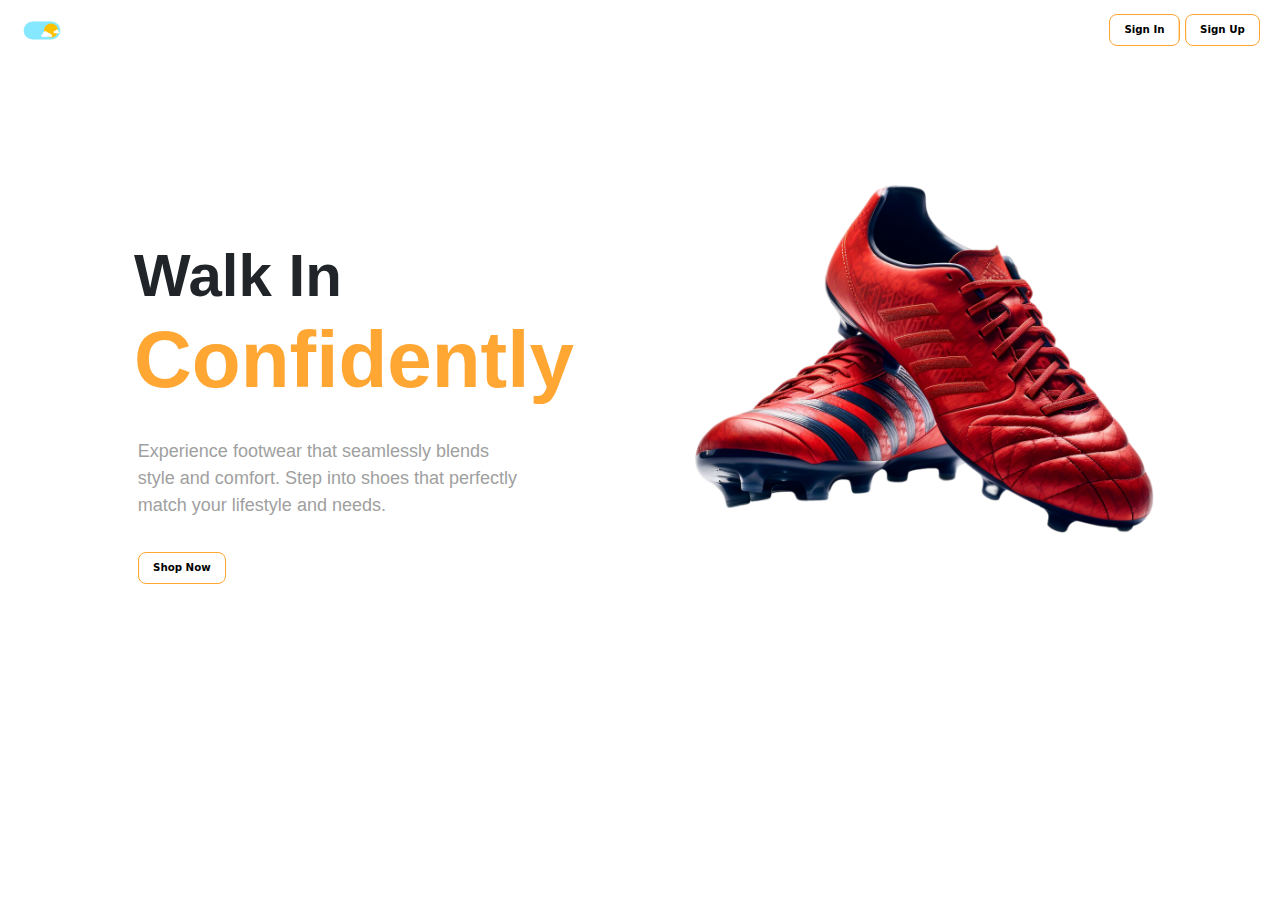
==== index.html @ d848db1f "New 3" ====
<!DOCTYPE html>
<html lang="en">
<head>
    <meta charset="UTF-8">
    <meta name="viewport" content="width=device-width, user-scalable=no, initial-scale=1.0">
    <meta name="keywords"
          content="Shoe Shop Management System, Hello Shoes (PVT) LTD, Quality Footwear, Shoe Store Online, Footwear Shopping, Men's Shoes, Women's Shoes, Kids' Shoes">
    <meta name="description"
          content="Explore the sleek FrontEnd of Hello Shoes (PVT) LTD's innovative Shoe Shop Management System..">
    <meta name="owner" content="Kavithma Thushal">
    <meta name="author" content="Kavithma Thushal">
    <meta name="theme-color" content="yellow">
    <link rel="icon" href="assets/images/favicon.png">
    <title>Hello Shoes (PVT) LTD.</title>

    <!-- Custom-CSS -->
    <link rel="stylesheet" href="assets/styles/AdminPage.css">
    <link rel="stylesheet" href="assets/styles/UserPage.css">
    <link rel="stylesheet" href="assets/styles/HomePage.css">
    <link rel="stylesheet" href="assets/styles/CustomerPage.css">
    <link rel="stylesheet" href="assets/styles/SignUpPage.css">
    <link rel="stylesheet" href="assets/styles/LogInPage.css">
    <link rel="stylesheet" href="assets/styles/normalize.css">

  <!-- Bootstrap5 -->
  <link rel="stylesheet" href="https://cdn.jsdelivr.net/npm/bootstrap@5.3.0/dist/css/bootstrap.min.css">
  <!-- Fontawesome -->
  <link rel="stylesheet" href="https://cdnjs.cloudflare.com/ajax/libs/font-awesome/6.2.0/css/all.min.css">
  <!-- Sweetalert2 -->
  <link rel="stylesheet" href="https://cdn.jsdelivr.net/npm/sweetalert2@11/dist/sweetalert2.min.css">
  <link rel="stylesheet" href="https://cdn.jsdelivr.net/npm/@sweetalert2/themes@4/default.css">
</head>

<body>
<!-- Loading -->
<section id="loader">
  <img class="personal-img" src="assets/images/loading.gif" alt="loading....." >
</section>

<!-- SignIn & SignUp Header -->
<header id="header">
  <nav class="navbar navbar-expand-lg <!--bg-white--> nav-bar container-fluid d-flex " style="height: 60px; padding-right: 20px">
    <div class="col-md-2">
      <svg class="svg-set" viewBox="0 0 800 600">
        <title>Day And Night Toggle</title>
        <defs>
          <filter id="shadow" x="-100%" y="-100%" width="250%" height="250%">
            <feGaussianBlur stdDeviation="4" result="coloredBlur" />
            <feOffset dx="0" dy="0" result="offsetblur"></feOffset>
            <feFlood id="glowAlpha" flood-color="#000" flood-opacity="0.07"></feFlood>
            <feComposite in2="offsetblur" operator="in"></feComposite>
            <feMerge>
              <feMergeNode/>
              <feMergeNode in="SourceGraphic"></feMergeNode>
            </feMerge>
          </filter>
          <mask id="moonMask">
            <rect id="outlineFill"  x="225" y="215" width="350" height="170" rx="86" ry="86" fill="#FFF" stroke="#000" stroke-width="0"/>
            <circle class="moonMask" cx="487" cy="300" r="66" fill="#06070B"/>
          </mask>
          <clipPath id="outlineMask">
            <use xlink:href="#outlineFill"/>
          </clipPath>
          <path id="cloud" d="M20.67,42.52h39c22,0,18-16.52,11.19-17.51,1.93-7.5-1.94-25-23.19-25s-24,18-24,18S12.75,13.2,5,18.83C-3.8,25.15-2.33,42.52,20.67,42.52Z"/>
        </defs>
        <g class="whole" >
          <rect class="outline" x="220" y="210" width="360" height="180" rx="90" ry="90" fill="#85E8FE" stroke="#FCFDFE" stroke-width="10"/>
          <g class="starGroup" fill="#FFF" clip-path="url(#outlineMask)">
            <polygon points="405 248.25 406.58 254.42 412.75 256 406.58 257.58 405 263.75 403.42 257.58 397.25 256 403.42 254.42 405 248.25"/>
            <path d="M427.33,301.9a1.5,1.5,0,0,0,0-3,1.5,1.5,0,0,0,0,3Z"/>
            <path d="M402.59,367.21a1.5,1.5,0,0,0,0-3,1.5,1.5,0,0,0,0,3Z"/>
            <polygon points="447 325.5 450.17 337.83 462.5 341 450.17 344.17 447 356.5 443.83 344.17 431.5 341 443.83 337.83 447 325.5"/>
            <path d="M464,241.53a1.5,1.5,0,0,0,0-3,1.5,1.5,0,0,0,0,3Z"/>
            <polygon points="496 274.25 497.58 280.42 503.75 282 497.58 283.58 496 289.75 494.42 283.58 488.25 282 494.42 280.42 496 274.25"/>
            <path d="M503.53,351.38a1.5,1.5,0,0,0,0-3,1.5,1.5,0,0,0,0,3Z"/>
            <path d="M537.18,249.45a1.5,1.5,0,0,0,0-3,1.5,1.5,0,0,0,0,3Z"/>
            <path d="M553,322.68a1.5,1.5,0,0,0,0-3,1.5,1.5,0,0,0,0,3Z"/>
          </g>
          <circle class="sun" cx="486" cy="300" r="66" fill="#FEC100"/>
          <g mask="url(#moonMask)">
            <circle class="moon" cx="403" cy="300" r="66" fill="#FFF" opacity="0"/>
          </g>
          <g class="planeGroup" fill="#FFF" clip-path="url(#outlineMask)" opacity="1">
            <path class="plane" d="M611.12,262.15l-7.16,0-6.48-5.43-1.06.58,1.93,4.88-3.67.06-3.48-3.37-.78.36,1.26,3.05h-.58a27.07,27.07,0,0,0,4.6,2.24s8.57,0,12.37,0H611c.65,0,2.19,0,2.19-1.25C613.19,262.26,612.05,262.15,611.12,262.15Z"  fill="#fff"/>
            <line class="contrail" x1="590.17" y1="264" x2="246.51" y2="264" fill="none" stroke="#fff" stroke-width="1" opacity="0.53"/>
          </g>
          <g class="cloudGroup" fill="#FFF" clip-path="url(#outlineMask)">
            <g class="cloud" filter="url(#shadow)">
              <rect x="515.79" y="314.92" width="47.15" height="10.37" rx="5.19" ry="5.19"/>
              <circle cx="521.45" cy="313.98" r="11.32"/>
              <circle cx="540.84" cy="305.91" r="15.61"/>
              <circle cx="556.82" cy="316.34" r="8.96"/>
            </g>
            <g class="cloud"  filter="url(#shadow)">
              <rect x="397.85" y="349.02" width="92.34" height="10.37" rx="5.19" ry="5.19" transform="translate(888.03 708.41) rotate(180)"/>
              <circle cx="484.53" cy="348.08" r="11.32"/>
              <circle cx="432.65" cy="332.46" r="24.66"/>
              <circle cx="464.35" cy="338.11" r="17.51"/>
              <circle cx="404.21" cy="348.19" r="11.32"/>
            </g>
          </g>
        </g>
        <rect class="hit" x="220" y="210" width="360" height="180" rx="90" ry="90" fill="transparent" stroke="none" stroke-width="0"/>
      </svg>
    </div>
    <div class="ms-auto">
        <button type="button" class="btn" id="signIn">Sign In</button>
        <button type="button" class="btn" id="signUp">Sign Up</button>
      </div>
  </nav>
</header>

<main id="main-container">

  <!-- SignIn & SignUp View -->
  <section id="main-view">
    <section class="container-fluid" >
      <div class="background"><div id="particles-js"></div></div>
      <div class="container" style="position: relative">
        <img src="assets/images/sport-shoe.png" style="width: 50%; position: absolute; top: 3vh; left: 45vw">
        <h1 class="dark-h1" style="position: absolute; top: 20vh; left: 5vw; font-family: 'Fira Sans', sans-serif; font-weight: 700; font-size: 60px">Walk In</h1>
        <h1 style="position: absolute; top: 28vh; left: 5vw; font-family: 'Fira Sans', sans-serif; font-weight: 900; font-size: 80px; color: #FFA633">Confidently</h1>
        <h7 style="width: 30vw; position: absolute; top: 42vh; left: 5.3vw; font-family: 'Fira Sans', sans-serif; font-size: 18px; color: #9FA0A0">Experience footwear that seamlessly blends style and comfort. Step into shoes that perfectly match your lifestyle and needs.</h7>
        <button type="button" class="btn" id="btn-log" style="position: absolute; top: 52vh; left: 5.3vw">Shop Now</button>
      </div>
    </section>
  </section>

  <!-- SignIn -->
  <section id="log-in-page">
    <img src="assets/images/sport-shoe.png" style="width: 47.5%; position: absolute; top: 3vh; left: 5.5vw">
    <div id="log-in-container">
      <h1 class="mt-5 mb-5 dark-h1 text-center" style="font-family: 'Fira Sans', sans-serif; font-weight: 700; font-size: 40px">Sign In</h1>
      <div class="col-md-6 ms-5 mt-4">
        <label for="log-in-Username" class="form-label m-0" style="font-family: 'Fira Sans', sans-serif; font-weight: 500; font-size: 15px">Username</label>
        <input type="username" class="form-control" id="log-in-Username" style="width: 350px">
        <p class="position-absolute m-0"><small class="text-danger" id="log-in-UsernameError"></small></p>
      </div>
      <div class="col-md-6 ms-5 mt-4 mb-4">
        <label for="log-in-Password" class="form-label m-0" style="font-family: 'Fira Sans', sans-serif; font-weight: 500; font-size: 15px">Password</label>
        <input type="password" class="form-control" id="log-in-Password" style="width: 350px">
        <p class="position-absolute m-0"><small class="text-danger" id="log-in-PasswordError"></small></p>
      </div>
      <button id="btnSignIn" type="button" class="btn  ms-5 mt-4" style="background-color: rgba(59, 59, 59, 0.9); color: #ffffff; width: 350px">Sign In</button>
      <div style="display: flex; justify-content: space-between; align-items: center;">
        <h1 class="ms-5 mt-5" style="font-family: 'Fira Sans', sans-serif; font-weight: 500; font-size: 15px; cursor: pointer;">Don't have an Account?</h1>
        <h1 class="me-5 mt-5" style="font-family: 'Fira Sans', sans-serif; font-weight: 500; font-size: 15px; cursor: pointer;">Forgot Password?</h1>
      </div>
    </div>
  </section>

  <!-- SignUp -->
  <section id="sign-up-page">
    <img src="assets/images/sport-shoe.png" style="width: 47.5%; position: absolute; top: 3vh; left: 5.5vw">
    <form id="sign-up-form">
      <div id="sign-up-container" class="sign-up-dark">
        <h1 class="mt-4 dark-h1 text-center" style="font-family: 'Fira Sans', sans-serif; font-weight: 700; font-size: 40px; color: black;">Create Account</h1>
        <div class="ms-5 mt-3" style="width: 90%; height: 48vh">
          <div class="col-sm">
            <label for="inputEmail" class="form-label m-0" style="font-family: 'Fira Sans', sans-serif; font-weight: 500; font-size: 15px">Email</label>
            <input type="email" class="form-control" id="inputEmail" style="width: 350px">
            <p class="position-absolute m-0"><small class="text-danger" id="inputEmailError"></small></p>
          </div>
          <div class="col-sm mt-3">
            <label for="inputPassword" class="form-label m-0" style="font-family: 'Fira Sans', sans-serif; font-weight: 500; font-size: 15px">Password</label>
            <input type="password" class="form-control" id="inputPassword" style="width: 350px">
            <p class="position-absolute m-0"><small class="text-danger" id="inputPasswordError"></small></p>
          </div>
          <div class="col-sm mt-3">
            <label for="reInputPassword" class="form-label m-0" style="font-family: 'Fira Sans', sans-serif; font-weight: 500; font-size: 15px">Confirm Password</label>
            <input type="password" class="form-control" id="reInputPassword" style="width: 350px">
            <p class="position-absolute m-0"><small class="text-danger" id="reInputPasswordError"></small></p>
          </div>
          <div class="col-sm mt-3 mb-2">
            <label for="inputRole" class="form-label m-0" style="font-family: 'Fira Sans', sans-serif; font-weight: 500; font-size: 15px">Role</label>
            <select aria-label="Default select example" class="form-select" id="inputRole" style="width: 350px">
              <option value="ADMIN" selected>Admin</option>
              <option value="USER">User</option>
            </select>
          </div>
          <button id="signup-page-signup" type="button" class="btn mt-4" style="background-color: rgba(59, 59, 59, 0.9); color: #ffffff; width: 350px">Sign Up</button>
        </div>
      </div>
      </form>
  </section>

  <!-- Admin Header & Sidebar -->
  <section id="admin-container">

    <!-- Header -->
    <header id="admin-header">
      <nav  class="navbar header-dark navbar-expand-lg <!--bg-white--> nav-bar container-fluid d-flex sectionBorder" style="height: 60px; padding-right: 20px;padding-left: 50px">
        <label id="formIcon" class="form-label m-0 position-absolute" style="left: 8vw; font-family: 'Fira Sans', sans-serif; font-weight: 500; font-size: 20px;width: 20vw;"></label>
        <div class="d-flex justify-content-evenly">
          <div class="nav-item d-flex justify-content-center" style="padding-left:58.25vw ">
            <span>Time</span><div class="nav-link active currTime" aria-current="page" href="#" style="z-index:5; font-weight: 600; font-size: 16px;" ></div>
          </div>
          <div class="nav-item position-absolute d-flex justify-content-center" style="left: 74vw;">
            <span>Date</span><div class="nav-link active currDate" aria-current="page" href="#" style="z-index:5;font-weight: 600; font-size: 16px;"></div>
          </div>
        </div>
        <div class="ms-auto" style="position: relative;left: 16%;">
          <div class="d-inline" >
            <svg class="svg-set-2 me-4" viewBox="0 0 800 600">
              <title>Day And Night Toggle</title>
              <defs>
                <filter id="shadow" x="-100%" y="-100%" width="250%" height="250%">
                  <feGaussianBlur stdDeviation="4" result="coloredBlur" />
                  <feOffset dx="0" dy="0" result="offsetblur"></feOffset>
                  <feFlood id="glowAlpha" flood-color="#000" flood-opacity="0.07"></feFlood>
                  <feComposite in2="offsetblur" operator="in"></feComposite>
                  <feMerge>
                    <feMergeNode/>
                    <feMergeNode in="SourceGraphic"></feMergeNode>
                  </feMerge>
                </filter>
                <mask id="moonMask">
                  <rect id="outlineFill"  x="225" y="215" width="350" height="170" rx="86" ry="86" fill="#FFF" stroke="#000" stroke-width="0"/>
                  <circle class="moonMask" cx="487" cy="300" r="66" fill="#06070B"/>
                </mask>
                <clipPath id="outlineMask">
                  <use xlink:href="#outlineFill"/>
                </clipPath>
                <path id="cloud" d="M20.67,42.52h39c22,0,18-16.52,11.19-17.51,1.93-7.5-1.94-25-23.19-25s-24,18-24,18S12.75,13.2,5,18.83C-3.8,25.15-2.33,42.52,20.67,42.52Z"/>
              </defs>
              <g class="whole" >
                <rect class="outline" x="220" y="210" width="360" height="180" rx="90" ry="90" fill="#85E8FE" stroke="#FCFDFE" stroke-width="10"/>
                <g class="starGroup" fill="#FFF" clip-path="url(#outlineMask)">
                  <polygon points="405 248.25 406.58 254.42 412.75 256 406.58 257.58 405 263.75 403.42 257.58 397.25 256 403.42 254.42 405 248.25"/>
                  <path d="M427.33,301.9a1.5,1.5,0,0,0,0-3,1.5,1.5,0,0,0,0,3Z"/>
                  <path d="M402.59,367.21a1.5,1.5,0,0,0,0-3,1.5,1.5,0,0,0,0,3Z"/>
                  <polygon points="447 325.5 450.17 337.83 462.5 341 450.17 344.17 447 356.5 443.83 344.17 431.5 341 443.83 337.83 447 325.5"/>
                  <path d="M464,241.53a1.5,1.5,0,0,0,0-3,1.5,1.5,0,0,0,0,3Z"/>
                  <polygon points="496 274.25 497.58 280.42 503.75 282 497.58 283.58 496 289.75 494.42 283.58 488.25 282 494.42 280.42 496 274.25"/>
                  <path d="M503.53,351.38a1.5,1.5,0,0,0,0-3,1.5,1.5,0,0,0,0,3Z"/>
                  <path d="M537.18,249.45a1.5,1.5,0,0,0,0-3,1.5,1.5,0,0,0,0,3Z"/>
                  <path d="M553,322.68a1.5,1.5,0,0,0,0-3,1.5,1.5,0,0,0,0,3Z"/>
                </g>
                <circle class="sun" cx="486" cy="300" r="66" fill="#FEC100"/>
                <g mask="url(#moonMask)">
                  <circle class="moon" cx="403" cy="300" r="66" fill="#FFF" opacity="0"/>
                </g>
                <g class="cloudGroup" fill="#FFF" clip-path="url(#outlineMask)">
                  <g class="cloud" filter="url(#shadow)">
                    <rect x="515.79" y="314.92" width="47.15" height="10.37" rx="5.19" ry="5.19"/>
                    <circle cx="521.45" cy="313.98" r="11.32"/>
                    <circle cx="540.84" cy="305.91" r="15.61"/>
                    <circle cx="556.82" cy="316.34" r="8.96"/>
                  </g>
                  <g class="cloud"  filter="url(#shadow)">
                    <rect x="397.85" y="349.02" width="92.34" height="10.37" rx="5.19" ry="5.19" transform="translate(888.03 708.41) rotate(180)"/>
                    <circle cx="484.53" cy="348.08" r="11.32"/>
                    <circle cx="432.65" cy="332.46" r="24.66"/>
                    <circle cx="464.35" cy="338.11" r="17.51"/>
                    <circle cx="404.21" cy="348.19" r="11.32"/>
                  </g>
                </g>
              </g>
              <rect class="hit" x="220" y="210" width="360" height="180" rx="90" ry="90" fill="transparent" stroke="none" stroke-width="0"/>
            </svg>
          </div>
          <button type="button" class="btn position-relative" id="adminLogOut" style="z-index: 5; left: -12%;">Log Out</button>
        </div>
      </nav>
    </header>

    <!-- Sidebar -->
    <div class="container-fluid h-100">
      <div class="row h-100">
        <div class="col-lg-3 col-10 nav-bar-dark" id="nav-bar">
          <div id="side-bar-icon" class="d-flex justify-content-center align-items-center"><img id="bar-icon" class="admin-icon" style="width: 45px; padding-right:10px; padding-top: 8px; z-index: 5;" src="assets/images/nav-toggle.png"></div>
          <nav class="nav">
            <div class="nav_list d-lg-flex flex-lg-column align-items-center justify-content-between" style="padding-top: 9.1vh; padding-left:0.3vh; height: 41.1vw;">
              <a href="#" id="btnDashboard" class="nav_link active admin-icon position-relative"><img style="width: 35px; padding-left:0.6vh; z-index: 10;" src="assets/images/dashboard.png"><label for="btnDashboard" class="form-label p-0 m-0 lb-hide" style="font-family: 'Fira Sans', sans-serif; font-weight: 500; font-size: 0px;position: absolute;left: 7.2vw;top: 20%;width: max-content; color: black">Admin Panel</label></a>
              <a href="#" id="btnCustomer" class="nav_link admin-icon position-relative"><img style="width: 30px;z-index: 10;" src="assets/images/customer.png"><label for="btnCustomer" class="form-label p-0 m-0 lb-hide" style="font-family: 'Fira Sans', sans-serif; font-weight: 500; font-size: 0px;position: absolute;left: 7.3vw;top: 20%;width: max-content; color: black">Customer</label></a>
              <a href="#" id="btnInventory" class="nav_link admin-icon position-relative"><img style="width: 35px; z-index: 10;" src="assets/images/inventory.png"><label for="btnInventory" class="form-label p-0 m-0 lb-hide" style="font-family: 'Fira Sans', sans-serif; font-weight: 500; font-size: 0px;position: absolute;left: 7.3vw;top: 20%;width: max-content; color: black">Inventory</label></a>
              <a href="#" id="btnSupplier" class="nav_link admin-icon position-relative"><img style="width: 35px;  z-index: 10;" src="assets/images/supplier.png"><label for="btnSupplier" class="form-label p-0 m-0 lb-hide" style="font-family: 'Fira Sans', sans-serif; font-weight: 500; font-size: 0px;position: absolute;left: 7.4vw;top: 20%;width: max-content; color: black">Supplier</label></a>
              <a href="#" id="btnEmployee" class="nav_link admin-icon position-relative"><img style="width: 35px; z-index: 10;" src="assets/images/employee.png"><label for="btnEmployee" class="form-label p-0 m-0 lb-hide" style="font-family: 'Fira Sans', sans-serif; font-weight: 500; font-size: 0px;position: absolute;left: 7.3vw;top: 20%;width: max-content; color: black">Employee</label></a>
              <a href="#" id="btnSales" class="nav_link admin-icon position-relative"><img style="width: 35px;  z-index: 10;" src="assets/images/payment.png"><label for="btnSales" class="form-label p-0 m-0 lb-hide" style="font-family: 'Fira Sans', sans-serif; font-weight: 500; font-size: 0px;position: absolute;left: 7.3vw;top: 20%;width: max-content; color: black">Payment</label></a>
              <a href="#" id="btnAdminPanel" class="nav_link admin-icon position-relative"><img style="width: 35px; padding-left:0.4vh; z-index: 10;" src="assets/images/admin.png"><label for="btnAdminPanel" class="form-label p-0 m-0 lb-hide" style="font-family: 'Fira Sans', sans-serif; font-weight: 500; font-size: 0px;position: absolute;left: 7.3vw;top: 20%;width: max-content; color: black">Admin</label></a>
              <a href="#" id="btnUsers" class="nav_link admin-icon position-relative"><img style="width: 35px;  z-index: 10;" src="assets/images/users.png"><label for="btnUsers" class="form-label p-0 m-0 lb-hide" style="font-family: 'Fira Sans', sans-serif; font-weight: 500; font-size: 0px;position: absolute;left: 7.3vw;top: 20%;width: max-content; color: black">Users</label></a>
            </div>
          </nav>
        </div>
        <div class="col-lg-9">
        </div>
      </div>
    </div>
  </section>

  <!-- User Header & Sidebar -->
  <section id="user-container">

    <!-- Header -->
    <header id="user-header">
      <nav class="navbar header-dark navbar-expand-lg <!--bg-white--> nav-bar container-fluid d-flex sectionBorder" style="height: 60px; padding-right: 20px;padding-left: 50px">
        <label id="userFormIcon" class="form-label m-0 position-absolute" style="left: 8vw; font-family: 'Fira Sans', sans-serif; font-weight: 500; font-size: 20px;width: 20vw; z-index: 5"></label>
        <div class="d-flex justify-content-evenly">
          <div class="nav-item d-flex justify-content-center" style="padding-left:58.25vw ">
            <span>Time</span><div class="nav-link active currTime" aria-current="page" href="#" style="z-index:5; font-weight: 600; font-size: 16px;" ></div>
          </div>
          <div class="nav-item position-absolute d-flex justify-content-center" style="left: 74vw;">
            <span>Date</span><div class="nav-link active currDate" aria-current="page" href="#" style="z-index:5;font-weight: 600; font-size: 16px;"></div>
          </div>
        </div>
        <div class="ms-auto" style="position: relative;left: 16%;">
          <div class="d-inline" >
            <svg class="svg-set-2 me-4" viewBox="0 0 800 600">
              <title>Day And Night Toggle</title>
              <defs>
                <filter id="shadow" x="-100%" y="-100%" width="250%" height="250%">
                  <feGaussianBlur stdDeviation="4" result="coloredBlur" />
                  <feOffset dx="0" dy="0" result="offsetblur"></feOffset>
                  <feFlood id="glowAlpha" flood-color="#000" flood-opacity="0.07"></feFlood>
                  <feComposite in2="offsetblur" operator="in"></feComposite>
                  <feMerge>
                    <feMergeNode/>
                    <feMergeNode in="SourceGraphic"></feMergeNode>
                  </feMerge>
                </filter>
                <mask id="moonMask">
                  <rect id="outlineFill"  x="225" y="215" width="350" height="170" rx="86" ry="86" fill="#FFF" stroke="#000" stroke-width="0"/>
                  <circle class="moonMask" cx="487" cy="300" r="66" fill="#06070B"/>
                </mask>
                <clipPath id="outlineMask">
                  <use xlink:href="#outlineFill"/>
                </clipPath>
                <path id="cloud" d="M20.67,42.52h39c22,0,18-16.52,11.19-17.51,1.93-7.5-1.94-25-23.19-25s-24,18-24,18S12.75,13.2,5,18.83C-3.8,25.15-2.33,42.52,20.67,42.52Z"/>
              </defs>
              <g class="whole" >
                <rect class="outline" x="220" y="210" width="360" height="180" rx="90" ry="90" fill="#85E8FE" stroke="#FCFDFE" stroke-width="10"/>
                <g class="starGroup" fill="#FFF" clip-path="url(#outlineMask)">
                  <polygon points="405 248.25 406.58 254.42 412.75 256 406.58 257.58 405 263.75 403.42 257.58 397.25 256 403.42 254.42 405 248.25"/>
                  <path d="M427.33,301.9a1.5,1.5,0,0,0,0-3,1.5,1.5,0,0,0,0,3Z"/>
                  <path d="M402.59,367.21a1.5,1.5,0,0,0,0-3,1.5,1.5,0,0,0,0,3Z"/>
                  <polygon points="447 325.5 450.17 337.83 462.5 341 450.17 344.17 447 356.5 443.83 344.17 431.5 341 443.83 337.83 447 325.5"/>
                  <path d="M464,241.53a1.5,1.5,0,0,0,0-3,1.5,1.5,0,0,0,0,3Z"/>
                  <polygon points="496 274.25 497.58 280.42 503.75 282 497.58 283.58 496 289.75 494.42 283.58 488.25 282 494.42 280.42 496 274.25"/>
                  <path d="M503.53,351.38a1.5,1.5,0,0,0,0-3,1.5,1.5,0,0,0,0,3Z"/>
                  <path d="M537.18,249.45a1.5,1.5,0,0,0,0-3,1.5,1.5,0,0,0,0,3Z"/>
                  <path d="M553,322.68a1.5,1.5,0,0,0,0-3,1.5,1.5,0,0,0,0,3Z"/>
                </g>
                <circle class="sun" cx="486" cy="300" r="66" fill="#FEC100"/>
                <g mask="url(#moonMask)">
                  <circle class="moon" cx="403" cy="300" r="66" fill="#FFF" opacity="0"/>
                </g>
                <g class="cloudGroup" fill="#FFF" clip-path="url(#outlineMask)">
                  <g class="cloud" filter="url(#shadow)">
                    <rect x="515.79" y="314.92" width="47.15" height="10.37" rx="5.19" ry="5.19"/>
                    <circle cx="521.45" cy="313.98" r="11.32"/>
                    <circle cx="540.84" cy="305.91" r="15.61"/>
                    <circle cx="556.82" cy="316.34" r="8.96"/>
                  </g>
                  <g class="cloud"  filter="url(#shadow)">
                    <rect x="397.85" y="349.02" width="92.34" height="10.37" rx="5.19" ry="5.19" transform="translate(888.03 708.41) rotate(180)"/>
                    <circle cx="484.53" cy="348.08" r="11.32"/>
                    <circle cx="432.65" cy="332.46" r="24.66"/>
                    <circle cx="464.35" cy="338.11" r="17.51"/>
                    <circle cx="404.21" cy="348.19" r="11.32"/>
                  </g>
                </g>
              </g>
              <rect class="hit" x="220" y="210" width="360" height="180" rx="90" ry="90" fill="transparent" stroke="none" stroke-width="0"/>
            </svg>
          </div>
          <button type="button" class="btn position-relative" id="userLogOut" style="z-index: 5; left: -12%;">Log Out</button>
        </div>
      </nav>
    </header>

    <!-- Sidebar -->
    <div class="container-fluid h-100">
      <div class="row h-100">
        <div class="col-lg-3 col-10 nav-bar-dark" id="user-nav-bar">
          <div id="user-side-bar-icon" class="d-flex justify-content-center align-items-center"><img id="user-bar-icon" class="admin-icon" style="width: 45px; padding-right:10px; padding-top: 8px; z-index: 5;" src="assets/images/nav-toggle.png"></div>
          <nav class="nav">
            <div class="nav_list d-lg-flex flex-lg-column align-items-center justify-content-between" style="padding-top: 9.1vh; padding-left:0.3vh; height: 41.1vw;">
              <a href="#" id="UserBtnDashboard" class="nav_link active admin-icon position-relative"><img style="width: 35px; padding-left:0.6vh; z-index: 10;" src="assets/images/dashboard.png"><label for="UserBtnDashboard" class="form-label p-0 m-0 user-lb-hide" style="font-family: 'Fira Sans', sans-serif; font-weight: 500; font-size: 0px;position: absolute;left: 7.2vw;top: 20%;width: max-content; color: black">Dashboard</label></a>
              <a href="#" id="userBtnCustomer" class="nav_link admin-icon position-relative"><img style="width: 30px; z-index: 10;" src="assets/images/customer.png"><label for="UserBtnCustomer" class="form-label p-0 m-0 user-lb-hide" style="font-family: 'Fira Sans', sans-serif; font-weight: 500; font-size: 0px;position: absolute;left: 7.3vw;top: 20%;width: max-content; color: black">Customer</label></a>
              <a href="#" id="userBtnInventory" class="nav_link admin-icon position-relative"><img style="width: 35px;  z-index: 10;" src="assets/images/inventory.png"><label for="UserBtnInventory" class="form-label p-0 m-0 user-lb-hide" style="font-family: 'Fira Sans', sans-serif; font-weight: 500; font-size: 0px;position: absolute;left: 7.3vw;top: 20%;width: max-content; color: black">Inventory</label></a>
              <a href="#" id="userBtnSupplier" class="nav_link admin-icon position-relative"><img style="width: 35px;  z-index: 10;" src="assets/images/supplier.png"><label for="UserBtnSupplier" class="form-label p-0 m-0 user-lb-hide" style="font-family: 'Fira Sans', sans-serif; font-weight: 500; font-size: 0px;position: absolute;left: 7.4vw;top: 20%;width: max-content; color: black">Supplier</label></a>
              <a href="#" id="userBtnEmployee" class="nav_link admin-icon position-relative"><img style="width: 35px;  z-index: 10;" src="assets/images/employee.png"><label for="UserBtnEmployee" class="form-label p-0 m-0 user-lb-hide" style="font-family: 'Fira Sans', sans-serif; font-weight: 500; font-size: 0px;position: absolute;left: 7.3vw;top: 20%;width: max-content; color: black">Employee</label></a>
              <a href="#" id="userBtnSales" class="nav_link admin-icon position-relative"><img style="width: 35px;  z-index: 10;" src="assets/images/payment.png"><label for="UserBtnSales" class="form-label p-0 m-0 user-lb-hide" style="font-family: 'Fira Sans', sans-serif; font-weight: 500; font-size: 0px;position: absolute;left: 7.3vw;top: 20%;width: max-content; color: black">Payment</label></a>
              <a href="#" id="userBtnUsers" class="nav_link admin-icon position-relative"><img style="width: 35px; z-index: 10;" src="assets/images/users.png"><label for="UserBtnUsers" class="form-label p-0 m-0 user-lb-hide" style="font-family: 'Fira Sans', sans-serif; font-weight: 500; font-size: 0px;position: absolute;left: 7.3vw;top: 20%;width: max-content; color: black">Users</label></a>
            </div>
          </nav>
        </div>
        <div class="col-lg-9">
        </div>
      </div>
    </div>
  </section>

  <section id="customer-container" class="container-fluid w-100 h-100 p-0">
    <div class="container-fluid p-0" style="height: 90.5vh; z-index: 5;" id="customer-main">
      <div class="row h-100 m-0 w-100">
        <div class="container m-0" style=" padding: 1.9vw 1.9vw 1.5vw 7vw;">
          <div class="row h-100 m-0" style="box-shadow: 0px 1px 10px #909090; border-radius: 10px;">
            <div class="col-md-6 "style="padding: 0 0 0 0.9vw;">
              <div class="row h-50 m-0">
                <div class="col-md-12 p-0 d-flex justify-content-center justify-content-evenly" style="width: 24.4vw">
                  <div class="container row mt-4">
                      <div class="col">
                        <label for="cusId" class="form-label" style="font-family: 'Fira Sans', sans-serif; font-weight: 500; font-size: 15px;width: 20vw;">Customer ID</label>
                        <div class="row m-0 p-0">
                          <input type="text" class="form-control" id="cusId" style="width: 12vw">
                          <img class="admin-icon" id="cusAdd" style="width: 4.5vw; z-index: 10;" src="assets/images/add-icon.gif"></div>
                        <p class="position-absolute mt-1"><small class="text-danger" id="cusIdError"></small></p>
                        </div>
                      <div class="col">
                        <label for="cusGender" class="form-label" style="font-family: 'Fira Sans', sans-serif; font-weight: 500; font-size: 15px">Gender</label>
                        <select aria-label="Default select example" class="form-select" id="cusGender" style="width: 16vw">
                          <option value="MALE"selected>Male</option>
                          <option value="FEMALE">Female</option>
                        </select>
                        <p class="position-absolute mt-1"><small class="text-danger" id="cusGenderError"></small></p>
                      </div>
                  </div>
                  <div class="container row mt-4">
                    <div class="col">
                      <label for="cusName" class="form-label" style="font-family: 'Fira Sans', sans-serif; font-weight: 500; font-size: 15px">Customer Name</label>
                      <input type="text" class="form-control" id="cusName">
                      <p class="position-absolute mt-1"><small class="text-danger" id="cusNameError"></small></p>
                    </div>
                    <div class="col">
                      <label for="cusDob" class="form-label" style="font-family: 'Fira Sans', sans-serif; font-weight: 500; font-size: 15px">Date of Birth</label>
                      <input type="date" class="form-control" id="cusDob" style="width: 20vw">
                    </div>
                  </div>
                </div>
              </div>
              <div class="row h-50 m-0">
                <div class="col-md-12 p-0">
                  <div class="container row ">
                    <div class="col">
                      <label for="cusBuildNo" class="form-label" style="font-family: 'Fira Sans', sans-serif; font-weight: 500; font-size: 15px">Building No or Name</label>
                      <input type="text" class="form-control" id="cusBuildNo">
                      <p class="position-absolute mt-1"><small class="text-danger" id="cusBuildNoError"></small></p>
                    </div>
                    <div class="col">
                      <label for="cusLane" class="form-label" style="font-family: 'Fira Sans', sans-serif; font-weight: 500; font-size: 15px">Lane</label>
                      <input type="text" class="form-control" id="cusLane" style="width: 20vw">
                      <p class="position-absolute mt-1"><small class="text-danger" id="cusLaneError"></small></p>
                    </div>
                  </div>
                  <div class="container row mt-4">
                    <div class="col">
                      <label for="cusCity" class="form-label" style="font-family: 'Fira Sans', sans-serif; font-weight: 500; font-size: 15px">City</label>
                      <input type="text" class="form-control" id="cusCity" style="width: 13.5vw">
                      <p class="position-absolute mt-1"><small class="text-danger" id="cusCityError"></small></p>
                    </div>
                    <div class="col">
                      <label for="cusState" class="form-label" style="font-family: 'Fira Sans', sans-serif; font-weight: 500; font-size: 15px">State</label>
                      <input type="text" class="form-control" id="cusState" style="width: 13.5vw">
                      <p class="position-absolute mt-1"><small class="text-danger" id="cusStateError"></small></p>
                    </div>
                    <div class="col">
                      <label for="cusPostalCode" class="form-label" style="font-family: 'Fira Sans', sans-serif; font-weight: 500; font-size: 15px">Postal Code</label>
                      <input type="text" class="form-control" id="cusPostalCode"style="width: 10vw">
                      <p class="position-absolute mt-1"><small class="text-danger" id="cusPostalCodeError"></small></p>
                    </div>
                    <div class="row mt-4">
                      <div class="col-12">
                        <button type="button" class="btn btn-primary" style="font-weight: bold;" id="cusSave">Save</button>
                        <button type="button" class="btn btn-success" style="font-weight: bold;" id="cusUpdate">Update</button>
                        <button type="button" class="btn btn-secondary"
                                style="font-weight: bold;" id="cusSearch">Search</button>
                        <button type="button" class="btn btn-danger"
                                style="width: 66px;" id="cusDelete">Delete</button>
                        <button type="button" class="btn btn-warning" id="cusClear">Clear</button>
                        <button type="button" class="btn btn-secondary" id="getAllCus">All Customers</button>
                      </div>
                    </div>
                  </div>
                </div>
              </div>
            </div>
            <div class="col-md-6 p-0">
              <div class="row h-50 m-0">
                <div class="col-md-12 p-0">
                  <div class="row h-100 m-0 p-0 d-flex justify-content-center">
                    <div class="container row mt-4">
                      <div class="col">
                        <label for="cusEmail" class="form-label" style="font-family: 'Fira Sans', sans-serif; font-weight: 500; font-size: 15px">Email</label>
                        <input type="email" class="form-control" id="cusEmail">
                        <p class="position-absolute mt-1"><small class="text-danger" id="cusEmailError"></small></p>
                      </div>
                      <div class="col">
                        <label for="cusContactNo" class="form-label" style="font-family: 'Fira Sans', sans-serif; font-weight: 500; font-size: 15px">Contact No</label>
                        <input type="text" class="form-control" id="cusContactNo"style="width: 20vw">
                        <p class="position-absolute mt-1"><small class="text-danger" id="cusContactNoError"></small></p>
                      </div>
                    </div>
                    <div class="container row">
                      <div class="col">
                        <label for="loyaltyDate" class="form-label" style="font-family: 'Fira Sans', sans-serif; font-weight: 500; font-size: 15px">Loyalty Start Date</label>
                        <input type="date" class="form-control" id="loyaltyDate" style="width: 10vw">
                        <p class="position-absolute mt-1"><small class="text-danger" id="loyaltyDateError"></small></p>
                      </div>
                      <div class="col">
                        <label for="totalPoints" class="form-label" style="font-family: 'Fira Sans', sans-serif; font-weight: 500; font-size: 15px">Total Points</label>
                        <input type="number" class="form-control" id="totalPoints" style="width: 10vw">
                      </div>
                      <div class="col">
                        <label for="lastPurchaseDate" class="form-label" style="font-family: 'Fira Sans', sans-serif; font-weight: 500; font-size: 15px">Last Purchase Date</label>
                        <input type="text" class="form-control" id="lastPurchaseDate" style="width: 10vw" readonly>
                      </div>
                    </div>
                  </div>
                </div>
              </div>
              <div class="row h-50 m-0">
                <div class="col-md-6 p-0">
                  <div class="row h-50">
                    <div class="container h-100">
                      <label class="form-label" style="padding-left: 8.9vw; font-family: 'Fira Sans', sans-serif; font-weight: 500; font-size: 16px">Customer Level</label>
                      <div class="row h-100">
                        <div class="col p-0">
                          <div class="h-100 w-100 "style="padding-left: 5.2vw;">
                            <div class="rating" id="rating">
                              <input type="radio" id="star4" name="rating" value="GOLD">
                              <label for="star4" class="star-label"><img src="assets/images/first-icon.png" alt="Silver Medal"><span>★</span></label>
                              <input type="radio" id="star3" name="rating" value="SILVER">
                              <label for="star3" class="star-label"><img src="assets/images/first-icon.png" alt="Bronze Medal"><span>★</span></label>
                              <input type="radio" id="star2" name="rating" value="BRONZE">
                              <label for="star2" class="star-label"><img src="assets/images/first-icon.png" alt="Bronze Medal"><span>★</span></label>
                              <input type="radio" id="star1" name="rating" value="NEW">
                              <label for="star1" class="star-label"><img src="assets/images/first-icon.png" alt="Bronze Medal"><span>★</span></label>
                            </div>
                          </div>
                        </div>
                      </div>
                    </div>
                  </div>
                  <div class="row h-50 position-relative">
                    <label id="level-label" class="position-absolute"style="font-family: 'Fira Sans', sans-serif; font-weight: 500; font-size:1.5vw;top:52%;left:46%;right:54%;width:fit-content;height:fit-content;"></label>
                  </div>
                </div>
                <div class="col-md-6 p-0">
                  <div class="container h-100">
                    <label class="form-label" style="padding-left: 6.6vw; font-family: 'Fira Sans', sans-serif; font-weight: 500; font-size: 16px;">Capture Image</label>
                    <div class="row h-100">
                      <div class="col p-0">
                        <div class=" h-100 w-100 ">
                          <div class="row">
                            <div class="col-12 d-flex justify-content-center">
                              <video id="cusVideo" class="web" width="200" height="150" style="display:none;" autoplay></video>
                              <canvas id="cusCanvas" class="web" width="200" height="150" style="display:none;"></canvas>
                              <img src="assets/images/walk.gif" id="cusCapturedImage" class="web" width="200"  style="display:block;">
                            </div>
                            <div class="col-12 d-flex justify-content-center">
                              <button id="cusCaptureButton" class="btn btn-primary mt-3" style="display:block;" type="button">Capture</button>
                            </div>
                          </div>
                        </div>
                      </div>
                    </div>
                  </div>
                </div>
              </div>

            </div>
          </div>
        </div>
      </div>
    </div>
    <div class="container-fluid p-0" style="height: 90.5vh; z-index: 5;" id="customer-list">
      <div class="row h-100 m-0 w-100">
        <div class="container m-0" style=" padding: 1.9vw 1.9vw 1.5vw 7vw;">
          <div class="row h-100 m-0" style="box-shadow: 0px 1px 10px #909090; border-radius: 10px;">
            <div class="row">
              <div class="row mt-1 mt-lg-5 justify-content-start">
                <div class="col-10">
                  <button type="button" id="backToCus"  class="btn mt-3 ms-3 btn-white" style="color: rgba(59,59,59,0.9) ;position: absolute;top: 5.5vw;left: 6vw; margin: 0; font-family: 'Fira Sans', sans-serif; font-weight: 500; font-size: 12px"><i class="fa-solid fa-arrow-left me-2"></i>Back</button>
                  <div class="customerTableDiv" style="width: 89.4vw;">
                    <div style="max-height: 28vw; overflow-y:auto">
                    <table style="font-size: xx-small;" class="table table-bordered rounded bg-light table-hover ">
                      <thead class="table-secondary text-light text-center"style="position: sticky;top: 0;">
                      <tr class="" style="border: 1px solid #FFA633FF; box-shadow: inset 1px 1px #FFA633, 0 0 4px #FFA633;"id="customer-thead">
                        <th scope="col">Customer code</th>
                        <th scope="col">Customer name</th>
                        <th scope="col">Gender</th>
                        <th scope="col">Loyalty Date</th>
                        <th scope="col">Level</th>
                        <th scope="col">Total Points</th>
                        <th scope="col">Date of birth</th>
                        <th scope="col">Build No</th>
                        <th scope="col">lane</th>
                        <th scope="col">city</th>
                        <th scope="col">state</th>
                        <th scope="col">code</th>
                        <th scope="col">Contact No.</th>
                        <th scope="col">Email</th>
                        <th scope="col">Recent purchase</th>
                      </tr>
                      </thead>
                      <tbody id="customerTable">
                      </tbody>
                    </table>
                  </div>
                 </div>
                </div>
              </div>
            </div>
          </div>
          <div class="container-fluid position-absolute d-flex justify-content-center align-items-center" style="width: 91.2%; height: 4vw; bottom: 2vw">
            <span id="cusListLabelSp" class="form-label m-0" style="color:#0A58CA;font-family: 'Fira Sans', sans-serif; font-weight: 500; font-size: 18px;"></span><label id="cusListLabel" class="form-label m-0" style="padding-left:0.3vw; font-family: 'Fira Sans', sans-serif; font-weight: 500; font-size: 17px; color: #4d5f71"></label>
          </div>
        </div>
      </div>
    </div>
  </section>

  <section id="employee-container">
    <div class="container-fluid p-0" style="height: 90.5vh; z-index: 5;" id="employee-main">
      <div class="row h-100 m-0 w-100">
        <div class="container m-0" style=" padding: 1.9vw 1.9vw 1.5vw 7vw;">
          <div class="row h-100 m-0" style="box-shadow: 0px 1px 10px #909090; border-radius: 10px;">
            <div class="col-md-6 "style="padding: 0 0 0 0.9vw;">
              <div class="row h-50 m-0">
                <div class="col-md-12 p-0 d-flex justify-content-center justify-content-evenly" style="width: 24.4vw">
                  <div class="container row mt-4">

                    <div class="col">
                      <label for="empId" class="form-label" style="font-family: 'Fira Sans', sans-serif; font-weight: 500; font-size: 15px;width: 20vw;">Employee ID</label>
                      <div class="row m-0 p-0">
                        <input type="text" class="form-control" id="empId" style="width: 12vw">
                        <img class="admin-icon" id="empAdd" style="width: 4.5vw; z-index: 10;" src="assets/images/add-icon.gif"></div>
                      <p class="position-absolute mt-1"><small class="text-danger" id="empIdError"></small></p>
                    </div>

                    <div class="col pb-3">
                      <label for="empGender" class="form-label" style="font-family: 'Fira Sans', sans-serif; font-weight: 500; font-size: 15px">Gender</label>
                      <select aria-label="Default select example" class="form-select" id="empGender" style="width: 16vw">
                        <option value="MALE"selected>Male</option>
                        <option value="FEMALE">Female</option>
                      </select>
                    </div>

                  </div>
                  <div class="container row mt-4">

                    <div class="col">
                      <label for="empName" class="form-label" style="font-family: 'Fira Sans', sans-serif; font-weight: 500; font-size: 15px">Employee Name</label>
                      <input type="text" class="form-control" id="empName">
                      <p><small class="text-danger position-absolute mt-1" id="empNameError"></small></p>
                    </div>

                    <div class="col">
                      <label for="empStatus" class="form-label" style="font-family: 'Fira Sans', sans-serif; font-weight: 500; font-size: 15px">Status</label>
                      <select aria-label="Default select example" class="form-select" id="empStatus" style="width: 16vw">
                        <option value="ADMIN"selected>Married</option>
                        <option value="USER">Unmarried</option>
                      </select>
                    </div>
                    <p><small class="text-danger position-absolute mt-1" id="empStatusError"></small></p>
                  </div>
                </div>
              </div>
              <div class="row h-50 m-0">
                <div class="col-md-12 p-0">
                  <div class="container row ">
                    <div class="col">
                      <label for="empBranch" class="form-label" style="font-family: 'Fira Sans', sans-serif; font-weight: 500; font-size: 15px">Branch</label>
                      <input type="text" class="form-control" id="empBranch" style="width: 13.5vw">
                      <p><small class="text-danger position-absolute mt-1" id="empBranchError"></small></p>
                    </div>

                    <div class="col">
                      <label for="empBuildNo" class="form-label" style="font-family: 'Fira Sans', sans-serif; font-weight: 500; font-size: 15px">Building No or Name</label>
                      <input type="text" class="form-control" id="empBuildNo" style="width: 13.5vw">
                      <p><small class="text-danger position-absolute mt-1" id="empBuildNoError"></small></p>
                    </div>

                    <div class="col">
                      <label for="empLane" class="form-label" style="font-family: 'Fira Sans', sans-serif; font-weight: 500; font-size: 15px">Lane</label>
                      <input type="text" class="form-control" id="empLane" style="width: 10vw">
                      <p><small class="text-danger position-absolute mt-1" id="empLaneError"></small></p>
                    </div>

                  </div>
                  <div class="container row mt-4">

                    <div class="col">
                      <label for="empCity" class="form-label" style="font-family: 'Fira Sans', sans-serif; font-weight: 500; font-size: 15px">City</label>
                      <input type="text" class="form-control" id="empCity" style="width: 13.5vw">
                      <p><small class="text-danger position-absolute mt-1" id="empCityError"></small></p>
                    </div>

                    <div class="col">
                      <label for="empState" class="form-label" style="font-family: 'Fira Sans', sans-serif; font-weight: 500; font-size: 15px">State</label>
                      <input type="text" class="form-control" id="empState" style="width: 13.5vw">
                      <p><small class="text-danger position-absolute mt-1" id="empStateError"></small></p>
                    </div>
                    <div class="col">
                      <label for="empPostalCode" class="form-label" style="font-family: 'Fira Sans', sans-serif; font-weight: 500; font-size: 15px">Postal Code</label>
                      <input type="text" class="form-control" id="empPostalCode"style="width: 10vw">
                      <p><small class="text-danger position-absolute mt-1" id="empPostalCodeError"></small></p>
                    </div>

                    <div class="row mt-2">
                      <div class="col-12">
                        <button type="button" class="btn btn-primary" style="font-weight: bold;" id="empSave">Save</button>
                        <button type="button" class="btn btn-success" style="font-weight: bold;" id="empUpdate">Update</button>
                        <button type="button" class="btn btn-secondary"
                                style="font-weight: bold;" id="empSearch">Search</button>
                        <button type="button" class="btn btn-danger"
                                style="width: 66px;" id="empDelete">Delete</button>
                        <button type="button" class="btn btn-warning" id="empClear">Clear</button>
                        <button type="button" class="btn btn-secondary" id="getAllEmp">All Employees</button>

                      </div>

                    </div>

                  </div>

                </div>
              </div>
            </div>
            <div class="col-md-6 p-0">
              <div class="row h-50 m-0">
                <div class="col-md-12 p-0">
                  <div class="row h-100 m-0 p-0 d-flex justify-content-center">
                    <div class="container row mt-4">

                      <div class="col">
                        <label for="empDob" class="form-label" style="font-family: 'Fira Sans', sans-serif; font-weight: 500; font-size: 15px">Date of Birth</label>
                        <input type="date" class="form-control" id="empDob" style="width: 20vw">
                        <p><small class="text-danger position-absolute mt-1" id="empDobError"></small></p>
                      </div>

                      <div class="col">
                        <label for="joinDate" class="form-label" style="font-family: 'Fira Sans', sans-serif; font-weight: 500; font-size: 15px">Date of Join</label>
                        <input type="date" class="form-control" id="joinDate" style="width: 20vw">
                        <p><small class="text-danger position-absolute mt-1" id="joinDateError"></small></p>
                      </div>

                    </div>
                    <div class="container row">
                      <div class="col">
                        <label for="designation" class="form-label" style="font-family: 'Fira Sans', sans-serif; font-weight: 500; font-size: 15px">Designation</label>
                        <input type="text" class="form-control" id="designation" style="width: 10vw">
                        <p><small class="text-danger position-absolute mt-1" id="designationError"></small></p>
                      </div>

                      <div class="col">
                        <label for="empRole" class="form-label" style="font-family: 'Fira Sans', sans-serif; font-weight: 500; font-size: 15px">Access Role</label>
                        <select aria-label="Default select example" class="form-select" id="empRole" style="width: 10vw">
                          <option value="ADMIN">Admin</option>
                          <option value="USER"selected>User</option>
                        </select>
                        <p><small class="text-danger position-absolute mt-1" id="empRoleError"></small></p>
                      </div>

                      <div class="col">
                        <label for="empContactNo" class="form-label" style="font-family: 'Fira Sans', sans-serif; font-weight: 500; font-size: 15px">Contact No</label>
                        <input type="text" class="form-control" id="empContactNo" style="width: 18vw">
                        <p><small class="text-danger position-absolute mt-1" id="empContactNoError"></small></p>
                      </div>
                    </div>
                  </div>
                </div>
              </div>
              <div class="row h-50 m-0">
                <div class="col-md-6 p-0">
                  <div class="row h-50">
                    <div class="container h-100" style="padding-left: 3.5vw;">
                      <div class="row h-100">
                        <div class="col p-0">
                          <div class="h-100 w-100">

                            <div class="col">
                              <label for="empEmail" class="form-label" style="font-family: 'Fira Sans', sans-serif; font-weight: 500; font-size: 15px">Email</label>
                              <input type="email" class="form-control" id="empEmail" style="width: 18vw">
                              <p><small class="text-danger position-absolute mt-1" id="empEmailError"></small></p>
                            </div>

                            <div class="col mt-1">
                              <label for="guardianName" class="form-label" style="font-family: 'Fira Sans', sans-serif; font-weight: 500; font-size: 15px">Name of Guardian</label>
                              <input type="text" class="form-control" id="guardianName" >
                              <p><small class="text-danger position-absolute mt-1" id="guardianNameError"></small></p>
                            </div>

                            <div class="col mt-1">
                              <label for="emergencyContact" class="form-label" style="font-family: 'Fira Sans', sans-serif; font-weight: 500; font-size: 15px">Emergency Contact</label>
                              <input type="text" class="form-control" id="emergencyContact" >
                              <p><small class="text-danger position-absolute mt-1" id="emergencyContactError"></small></p>
                            </div>
                          </div>
                        </div>
                      </div>
                    </div>
                  </div>
                  <div class="row h-50">

                  </div>
                </div>
                <div class="col-md-6 p-0">
                  <div class="container h-100">
                    <label class="form-label" style="padding-left: 6.6vw; font-family: 'Fira Sans', sans-serif; font-weight: 500; font-size: 16px;">Capture Image</label>
                    <div class="row h-100">
                      <div class="col p-0">
                        <div class=" h-100 w-100 ">
                          <div class="row">
                            <div class="col-12 d-flex justify-content-center">
                              <video id="empVideo" class="web" width="200" height="150" style="display:none;" autoplay></video>
                              <canvas id="empCanvas" class="web" width="200" height="150" style="display:none;"></canvas>
                              <img src="assets/images/walk.gif" id="empCapturedImage" class="web" width="200"  style="display:block;">
                            </div>
                            <div class="col-12 d-flex justify-content-center">
                              <button id="empCaptureButton" class="btn btn-primary mt-3" style="display:block;" type="button">Capture</button>
                            </div>
                          </div>
                        </div>
                      </div>
                    </div>
                  </div>
                </div>
              </div>

            </div>
          </div>
        </div>
      </div>
    </div>
    <div class="container-fluid p-0" style="height: 90.5vh; z-index: 5;" id="employee-list">
      <div class="row h-100 m-0 w-100">
        <div class="container m-0" style=" padding: 1.9vw 1.9vw 1.5vw 7vw;">
          <div class="row h-100 m-0" style="box-shadow: 0px 1px 10px #909090; border-radius: 10px;">
            <div class="row">
              <div class="row mt-1 mt-lg-5 justify-content-start">
                <div class="col-10">
                  <button type="button" id="backToEmp"  class="btn mt-3 ms-3 btn-white" style="color: rgba(59,59,59,0.9) ;position: absolute;top: 5.5vw;left: 6vw; margin: 0; font-family: 'Fira Sans', sans-serif; font-weight: 500; font-size: 12px"><i class="fa-solid fa-arrow-left me-2"></i>Back</button>
                  <div class="employeeTableDiv" style="width: 89.4vw;">
                    <div style="max-height: 28vw; overflow-y:auto">
                    <table style="font-size: xx-small;" class="table table-bordered rounded bg-light table-hover ">
                      <thead class="table-secondary text-light text-center"style="position: sticky;top: 0;">
                      <tr class="" style="border: 1px solid #FFA633FF; box-shadow: inset 1px 1px #FFA633, 0 0 4px #FFA633;"id="employee-thead">
                        <th scope="col">Emp ID</th>
                        <th scope="col">Name</th>
                        <th scope="col">Gender</th>
                        <th scope="col">Date of Birth</th>
                        <th scope="col">Status</th>
                        <th scope="col">Contact</th>
                        <th scope="col">Email</th>
                        <th scope="col">Branch</th>
                        <th scope="col">Designation</th>
                        <th scope="col">Role</th>
                        <th scope="col">Join Date</th>
                        <th scope="col">Guardian</th>
                        <th scope="col">Em Contact</th>
                        <th scope="col">Build No</th>
                        <th scope="col">Lane</th>
                        <th scope="col">City</th>
                        <th scope="col">State</th>
                        <th scope="col">Code</th>
                      </tr>
                      </thead>
                      <tbody id="employeeTable">

                      </tbody>
                    </table>
                  </div>

                 </div>
                </div>
              </div>
            </div>
          </div>
          <div class="container-fluid position-absolute d-flex justify-content-center align-items-center" style="width: 91.2%; height: 4vw; bottom: 2vw">
            <span id="empListLabelSp" class="form-label m-0" style="color:#0A58CA;font-family: 'Fira Sans', sans-serif; font-weight: 500; font-size: 18px;"></span><label id="empListLabel" class="form-label m-0" style="padding-left:0.3vw; font-family: 'Fira Sans', sans-serif; font-weight: 500; font-size: 17px; color: #4d5f71"></label>
          </div>
        </div>
      </div>
    </div>
  </section>

  <section  id="supplier-container">
    <div class="container-fluid p-0" style="height: 90.5vh; z-index: 5;"id="supplier-main">
      <div class="row h-100 m-0 w-100">
        <div class="container m-0" style=" padding: 1.9vw 1.9vw 1.5vw 7vw;">
          <div class="row h-100 m-0" style="box-shadow: 0px 1px 10px #909090; border-radius: 10px;">
            <div class="col-md-6 "style="padding: 0 0 0 0.9vw;">
              <div class="row h-50 m-0">
                <div class="col-md-12 p-0 d-flex justify-content-center justify-content-evenly" style="width: 24.4vw">
                  <div class="container row mt-4">

                    <div class="col">
                      <label for="supId" class="form-label" style="font-family: 'Fira Sans', sans-serif; font-weight: 500; font-size: 15px;width: 20vw;">Supplier ID</label>
                      <div class="row m-0 p-0">
                        <input type="text" class="form-control" id="supId" style="width: 12vw">
                        <img class="admin-icon" id="supIdAdd" style="width: 4.5vw; z-index: 5;" src="assets/images/add-icon.gif"></div>
                      <p class="position-absolute mt-1"><small class="text-danger" id="supIdError"></small></p>
                    </div>

                    <div class="col">
                      <label for="supCategory" class="form-label" style="font-family: 'Fira Sans', sans-serif; font-weight: 500; font-size: 15px">Category</label>
                      <select aria-label="Default select example" class="form-select" id="supCategory" style="width: 16vw">
                        <option value="INTERNATIONAL"selected>International</option>
                        <option value="LOCAL">Local</option>
                      </select>
                      <p class="position-absolute mt-1"><small class="text-danger" id="supCategoryError"></small></p>
                    </div>

                  </div>
                  <div class="container row mt-4">

                    <div class="col">
                      <label for="supName" class="form-label" style="font-family: 'Fira Sans', sans-serif; font-weight: 500; font-size: 15px">Supplier Name</label>
                      <input type="text" class="form-control" id="supName">
                      <p><small class="text-danger position-absolute mt-1" id="supNameError"></small></p>
                    </div>

                    <div class="col">
                      <label for="supBuildNo" class="form-label" style="font-family: 'Fira Sans', sans-serif; font-weight: 500; font-size: 15px">Building No or Name</label>
                      <input type="text" class="form-control" id="supBuildNo" style="width: 20vw">
                      <p><small class="text-danger position-absolute mt-1" id="supBuildNoError"></small></p>
                    </div>

                  </div>
                </div>
              </div>
              <div class="row h-50 m-0">
                <div class="col-md-12 p-0">
                  <div class="container row ">

                    <div class="col">
                      <label for="supLane" class="form-label" style="font-family: 'Fira Sans', sans-serif; font-weight: 500; font-size: 15px">Lane</label>
                      <input type="text" class="form-control" id="supLane">
                      <p><small class="text-danger position-absolute mt-1" id="supLaneError"></small></p>
                    </div>

                    <div class="col">
                      <label for="supCity" class="form-label" style="font-family: 'Fira Sans', sans-serif; font-weight: 500; font-size: 15px">City</label>
                      <input type="text" class="form-control" id="supCity" style="width: 20vw">
                      <p><small class="text-danger position-absolute mt-1" id="supCityError"></small></p>
                    </div>

                  </div>
                  <div class="container row mt-4">

                    <div class="col">
                      <label for="supState" class="form-label" style="font-family: 'Fira Sans', sans-serif; font-weight: 500; font-size: 15px">State</label>
                      <input type="text" class="form-control" id="supState" style="width: 13.5vw">
                      <p><small class="text-danger position-absolute mt-1" id="supStateError"></small></p>
                    </div>

                    <div class="col">
                      <label for="supPostalCode" class="form-label" style="font-family: 'Fira Sans', sans-serif; font-weight: 500; font-size: 15px">Postal Code</label>
                      <input type="text" class="form-control" id="supPostalCode"style="width: 10vw">
                      <p><small class="text-danger position-absolute mt-1" id="supPostalCodeError"></small></p>
                    </div>
                    <div class="col">
                      <label for="supCountry" class="form-label" style="font-family: 'Fira Sans', sans-serif; font-weight: 500; font-size: 15px">Origin Country</label>
                      <input type="text" class="form-control" id="supCountry"style="width: 10vw">
                      <p><small class="text-danger position-absolute mt-1" id="supCountryError"></small></p>
                    </div>

                    <div class="row mt-2">
                      <div class="col-12">
                        <button type="button" class="btn btn-primary" style="font-weight: bold;" id="supSave">Save</button>
                        <button type="button" class="btn btn-success" style="font-weight: bold;" id="supUpdate">Update</button>
                        <button type="button" class="btn btn-secondary"
                                style="font-weight: bold;" id="supSearch">Search</button>
                        <button type="button" class="btn btn-danger"
                                style="width: 66px;" id="supDelete">Delete</button>
                        <button type="button" class="btn btn-warning" id="supClear">Clear</button>

                      </div>

                    </div>

                  </div>

                </div>
              </div>
            </div>
            <div class="col-md-6 p-0">
              <div class="row h-50 m-0">
                <div class="col-md-12 p-0">
                  <div class="row h-100 m-0 p-0 d-flex justify-content-center">
                    <div class="container row mt-4">
                      <div class="col">
                        <label for="supEmail" class="form-label" style="font-family: 'Fira Sans', sans-serif; font-weight: 500; font-size: 15px">Email</label>
                        <input type="email" class="form-control" id="supEmail" style="width: 25vw">
                        <p><small class="text-danger position-absolute mt-1" id="supEmailError"></small></p>
                      </div>

                    </div>
                    <div class="container row">
                      <div class="col">
                        <label for="supMobileNo" class="form-label" style="font-family: 'Fira Sans', sans-serif; font-weight: 500; font-size: 15px">Mobile No</label>
                        <input type="text" class="form-control" id="supMobileNo"style="width: 20vw">
                        <p><small class="text-danger position-absolute mt-1" id="supMobileNoError"></small></p>
                      </div>

                      <div class="col">
                        <label for="supLandNo" class="form-label" style="font-family: 'Fira Sans', sans-serif; font-weight: 500; font-size: 15px">Landline No</label>
                        <input type="text" class="form-control" id="supLandNo"style="width: 20vw">
                        <p><small class="text-danger position-absolute mt-1" id="supLandNoError"></small></p>
                      </div>

                    </div>
                  </div>
                </div>
              </div>
              <div class="row h-50 m-0">
                <div class="col-md-6 p-0">
                  <div class="row h-50">
                    <div class="container h-100">
                      <div class="row h-100">
                        <div class="col p-0">
                          <div class="h-100 w-100 d-flex justify-content-center align-items-center" style="padding-bottom:4.5vh; padding-left:0.5vw; ">

                            <button type="button" class="btn btn-primary" style="font-weight: bold;" id="getAllSup">Get All Suppliers</button>

                          </div>
                        </div>
                      </div>
                    </div>
                  </div>
                  <div class="row h-50">

                  </div>
                </div>
                <div class="col-md-6 p-0">
                  <div class="container h-100">
                    <div class="row h-100">
                      <div class="col p-0">
                        <div class=" h-100 w-100 ">

                          <img src="assets/images/sup.gif" width="220"  style="display:block; padding-left: 3%">

                        </div>
                      </div>
                    </div>
                  </div>
                </div>
              </div>

            </div>
          </div>
        </div>
      </div>
    </div>
    <div class="container-fluid p-0" style="height: 90.5vh; z-index: 5;" id="supplier-list">
      <div class="row h-100 m-0 w-100">
        <div class="container m-0" style=" padding: 1.9vw 1.9vw 1.5vw 7vw;">
          <div class="row h-100 m-0" style="box-shadow: 0px 1px 10px #909090; border-radius: 10px;">
            <div class="row">
              <div class="row mt-1 mt-lg-5 justify-content-start">
                <div class="col-10">
                  <button type="button" id="backToSup"  class="btn mt-3 ms-3 btn-white" style="color: rgba(59,59,59,0.9) ;position: absolute;top: 5.5vw;left: 6vw; margin: 0; font-family: 'Fira Sans', sans-serif; font-weight: 500; font-size: 12px"><i class="fa-solid fa-arrow-left me-2"></i>Back</button>
                  <div class="supplierTableDiv" style="width: 89.4vw;">
                    <div style="max-height: 28vw; overflow-y:auto">
                    <table style="font-size: xx-small;" class="table table-bordered rounded bg-light table-hover ">
                      <thead class="table-secondary text-light text-center"style="position: sticky;top: 0;">
                      <tr class="" style="border: 1px solid #FFA633FF; box-shadow: inset 1px 1px #FFA633, 0 0 4px #FFA633;"id="supplier-thead">
                        <th scope="col">Sup ID</th>
                        <th scope="col">Name</th>
                        <th scope="col">Category</th>
                        <th scope="col">Build No</th>
                        <th scope="col">Lane</th>
                        <th scope="col">City</th>
                        <th scope="col">State</th>
                        <th scope="col">Code</th>
                        <th scope="col">Country</th>
                        <th scope="col">Mobile No</th>
                        <th scope="col">Land No</th>
                        <th scope="col">Email</th>
                      </tr>
                      </thead>
                      <tbody id="supplierTable">

                      </tbody>
                    </table>
                  </div>

                 </div>
                </div>
              </div>
            </div>
          </div>
          <div class="container-fluid position-absolute d-flex justify-content-center align-items-center" style="width: 91.2%; height: 4vw; bottom: 2vw">
            <span id="supListLabelSp" class="form-label m-0" style="color:#0A58CA;font-family: 'Fira Sans', sans-serif; font-weight: 500; font-size: 18px;"></span><label id="supListLabel" class="form-label m-0" style="padding-left:0.3vw; font-family: 'Fira Sans', sans-serif; font-weight: 500; font-size: 17px; color: #4d5f71"></label>
          </div>
        </div>
      </div>
    </div>
  </section>

  <section id="inventory-container">
    <div class="container-fluid p-0" style="height: 90.5vh; z-index: 5;" id="inventory-main">
      <div class="row h-100 m-0 w-100">
        <div class="container m-0" style=" padding: 1.9vw 1.9vw 1.5vw 7vw;">
          <div class="row h-100 m-0" style="box-shadow: 0px 1px 10px #909090; border-radius: 10px;">
            <div class="col-md-6 "style="padding: 0 0 0 0.9vw;">
              <div class="row h-50 m-0">
                <div class="col-md-12 p-0 d-flex justify-content-center justify-content-evenly" style="width: 24.4vw">
                  <div class="container row mt-4">

                    <div class="col">
                      <label for="itmCode" class="form-label" style="font-family: 'Fira Sans', sans-serif; font-weight: 500; font-size: 15px;width: 20vw;">Item Code</label>
                      <input type="text" class="form-control" id="itmCode" >
                      <p><small class="text-danger position-absolute mt-1" id="itmCodeError"></small></p>
                    </div>

                    <div class="col">
                      <label for="itmCat" class="form-label" style="font-family: 'Fira Sans', sans-serif; font-weight: 500; font-size: 15px">Item Category</label>
                      <input type="text" class="form-control" id="itmCat">
                      <p><small class="text-danger position-absolute mt-1" id="itmCatError"></small></p>
                    </div>

                  </div>
                  <div class="container row mt-4">

                    <div class="col">
                      <label for="itmName" class="form-label" style="font-family: 'Fira Sans', sans-serif; font-weight: 500; font-size: 15px">Item Description</label>
                      <input type="text" class="form-control" id="itmName" style="width: 20vw">
                      <p><small id="itmNameError" class="text-danger position-absolute mt-1" ></small></p>
                    </div>
                    <div class="row">
                    <div class="col" style="width: 9vw;">
                      <label for="itmSize" class="form-label" style="font-family: 'Fira Sans', sans-serif; font-weight: 500; font-size: 15px">Size</label>
                      <input type="number" class="form-control" id="itmSize" style="width: 9vw">
                      <p><small class="text-danger position-absolute mt-1" id="itmSizeError"></small></p>
                    </div>

                    <div class="col"style="width: 9vw;">
                      <label for="itmQty" class="form-label" style="font-family: 'Fira Sans', sans-serif; font-weight: 500; font-size: 15px">Qty</label>
                      <input type="number" class="form-control" id="itmQty" style="width: 10vw">
                      <p><small class="text-danger position-absolute mt-1" id="itmQtyError"></small></p>
                    </div>
                    </div>
                  </div>
                </div>
              </div>
              <div class="row h-50 m-0">
                <div class="col-md-12 p-0">
                  <div class="container row ">

                    <div class="col">
                      <label for="itmSupId" class="form-label" style="font-family: 'Fira Sans', sans-serif; font-weight: 500; font-size: 15px">Supplier ID</label>
                      <input type="text" class="form-control" id="itmSupId" style="width: 15vw">
                      <p><small class="text-danger position-absolute mt-1" id="itmSupIdError"></small></p>
                    </div>

                    <div class="col">
                      <label for="itmSupName" class="form-label" style="font-family: 'Fira Sans', sans-serif; font-weight: 500; font-size: 15px">Supplier Name</label>
                      <input type="text" class="form-control" id="itmSupName" style="width: 20vw" readonly>
                    </div>

                  </div>
                  <div class="container row mt-4">

                    <div class="col">
                      <label for="itmBuyPrice" class="form-label" style="font-family: 'Fira Sans', sans-serif; font-weight: 500; font-size: 15px">Buy Price</label>
                      <input type="text" class="form-control" id="itmBuyPrice" style="width: 13.5vw">
                      <p><small class="text-danger position-absolute mt-1" id="itmBuyPriceError"></small></p>
                    </div>

                    <div class="col">
                      <label for="itmSalePrice" class="form-label" style="font-family: 'Fira Sans', sans-serif; font-weight: 500; font-size: 15px">Sale Price</label>
                      <input type="text" class="form-control" id="itmSalePrice" style="width: 13.5vw">
                      <p><small class="text-danger position-absolute mt-1" id="itmSalePriceError"></small></p>
                    </div>
                    <div class="col">
                      <label for="itmProfit" class="form-label" style="font-family: 'Fira Sans', sans-serif; font-weight: 500; font-size: 15px">Expected Profit</label>
                      <input type="text" class="form-control" id="itmProfit"style="width: 10vw">
                      <p><small class="text-danger position-absolute mt-1" id="itemExcProfitError"></small></p>
                    </div>

                    <div class="row mt-2">
                      <div class="col-12">
                        <button type="button" class="btn btn-primary" style="font-weight: bold;" id="itmSave">Save</button>
                        <button type="button" class="btn btn-success" style="font-weight: bold;" id="itmUpdate">Update</button>
                        <button type="button" class="btn btn-secondary"
                                style="font-weight: bold;" id="itmSearch">Search</button>
                        <button type="button" class="btn btn-danger"
                                style="width: 66px;" id="itmDelete">Delete</button>
                        <button type="button" class="btn btn-warning" id="itmClear">Clear</button>
                        <button type="button" class="btn btn-secondary" id="getAllItm">All Items</button>

                      </div>

                    </div>

                  </div>

                </div>
              </div>
            </div>
            <div class="col-md-6 p-0">
              <div class="row h-50 m-0">
                <div class="col-md-12 p-0">
                  <div class="row h-100 m-0 p-0 d-flex justify-content-center">
                    <div class="container row mt-4">

                      <div class="col">
                        <label for="itmProfitMargin" class="form-label" style="font-family: 'Fira Sans', sans-serif; font-weight: 500; font-size: 15px">Profit Margin</label>
                        <input type="text" class="form-control" id="itmProfitMargin" style="width: 10vw">
                        <p><small class="text-danger position-absolute mt-1" id="itmProfitMarginError"></small></p>
                      </div>

                      <div class="col">
                        <label for="itmStatus" class="form-label" style="font-family: 'Fira Sans', sans-serif; font-weight: 500; font-size: 15px">Status</label>
                        <select aria-label="Default select example" class="form-select" id="itmStatus" style="width: 10vw">
                          <option value="Available">Available</option>
                          <option value="Not Available">Not Available</option>
                          <option value="Low">Low</option>
                        </select>
                      </div>

                    </div>
                    <div class="container row mt-5">
                      <div class="col">
                        <label for="itemImgFile" class="form-label" style="font-family: 'Fira Sans', sans-serif; font-weight: 500; font-size: 15px">Select Item Image</label>
                        <input class="form-control" type="file" id="itemImgFile" style="width: 17.4vw">
                        <p><small class="text-danger position-absolute mt-1" id="itemImgFileError"></small></p>
                      </div>

                      <div class="col"style="padding-right: 2vw;">
                        <div class="container h-100">
                          <label class="form-label" style="padding-left: 5vw; font-family: 'Fira Sans', sans-serif; font-weight: 500; font-size: 16px;">Capture Image</label>
                          <div class="row h-100">
                            <div class="col p-0">
                              <div class=" h-100 w-100 ">
                                <div class="row">
                                  <div class="col-12 d-flex justify-content-center">
                                    <video id="itmVideo" class="web" width="200" height="150" style="display:none;" autoplay></video>
                                    <canvas id="itmCanvas" class="web" width="200" height="150" style="display:none;"></canvas>
                                    <img src="assets/images/walk.gif" id="itmCapturedImage" class="web" width="200"  style="display:block;">
                                  </div>
                                  <div class="col-12 d-flex justify-content-center">
                                    <button id="itmCaptureButton" class="btn btn-primary mt-3" style="display:block; z-index: 5" type="button">Capture</button>
                                  </div>
                                </div>
                              </div>
                            </div>
                          </div>
                        </div>
                      </div>

                    </div>
                  </div>
                </div>
              </div>
              <div class="row h-50 m-0">
                <div class="col-md-6 p-0">
                  <div class="row h-50">
                    <div class="container h-100" style="padding-left: 3.5vw;">
                      <div class="row h-100">
                        <div class="col p-0">
                          <div class="h-100 w-100">
                            <!--space-->
                          </div>
                        </div>
                      </div>
                    </div>
                  </div>
                  <div class="row h-50">

                  </div>
                </div>
                <div class="col-md-6 p-0">

                </div>
              </div>

            </div>
          </div>
        </div>
      </div>
    </div>
    <div class="container-fluid p-0" style="height: 90.5vh; z-index: 5;" id="inventory-list">
      <div class="row h-100 m-0 w-100">
        <div class="container m-0" style=" padding: 1.9vw 1.9vw 1.5vw 7vw;">
          <div class="row h-100 m-0" style="box-shadow: 0px 1px 10px #909090; border-radius: 10px;">
            <div class="row">
              <div class="row mt-1 mt-lg-5 justify-content-start">
                <div class="col-10">
                  <button type="button" id="backToItm"  class="btn mt-3 ms-3 btn-white" style="color: rgba(59,59,59,0.9) ;position: absolute;top: 5.5vw;left: 6vw; margin: 0; font-family: 'Fira Sans', sans-serif; font-weight: 500; font-size: 12px"><i class="fa-solid fa-arrow-left me-2"></i>Back</button>
                  <div class="itemTableDiv" style="width: 89.4vw;">
                    <select aria-label="Default select example" class="form-select" id="itmFilter" style="width: 10vw">
                      <option value="getAll">All</option>
                      <option value="price">Price</option>
                      <option value="itemDesc">Name</option>
                      <option value="SM">Male</option>
                      <option value="SW">Female</option>
                      <option value="FS">Formal</option>
                      <option value="CS">Casual</option>
                    </select>
                    <div style="max-height: 28vw; overflow-y:auto">
                    <table style="font-size: small; " class="table table-bordered rounded bg-light table-hover">
                      <thead class="table-secondary text-light text-center" style="position: sticky;top: 0;">
                      <tr class="" style="border: 1px solid #FFA633FF; box-shadow: inset 1px 1px #FFA633, 0 0 4px #FFA633;position: sticky;top: 0;"id="item-thead">
                        <th scope="col">Item ID</th>
                        <th scope="col">Desc</th>
                        <th scope="col">Category</th>
                        <th scope="col">Size</th>
                        <th scope="col">Qty</th>
                        <th scope="col">Supplier ID</th>
                        <th scope="col">Supplier Name</th>
                        <th scope="col">Sale Price</th>
                        <th scope="col">Buy Price</th>
                        <th scope="col">expectedProfit</th>
                        <th scope="col">profitMargin</th>
                        <th scope="col">status</th>
                      </tr>
                      </thead>
                      <tbody id="itemTable">

                      </tbody>
                    </table>
                  </div>

                  </div>
                </div>
              </div>
            </div>
          </div>
          <div class="container-fluid position-absolute d-flex justify-content-center align-items-center" style="width: 91.2%; height: 4vw; bottom: 2vw">
            <span id="inventoryListLabelSp" class="form-label m-0" style="color:#0A58CA;font-family: 'Fira Sans', sans-serif; font-weight: 500; font-size: 18px;"></span><label id="inventoryListLabel" class="form-label m-0" style="padding-left:0.3vw; font-family: 'Fira Sans', sans-serif; font-weight: 500; font-size: 17px; color: #4d5f71"></label>
          </div>
        </div>
      </div>
    </div>
  </section>

  <section id="payment-container">
    <div class="container-fluid p-0" style="height: 90.5vh; z-index: 5;">
      <div class="row h-100 m-0 w-100">
        <div class="container m-0" style=" padding: 1.9vw 1.9vw 1.5vw 7vw;">
          <div class="row h-100 m-0" style="box-shadow: 0px 1px 10px #909090; border-radius: 10px;">
            <div class="col-md-12 "style="padding: 0 0 0 0.9vw;">
              <div class="row">
                <div class="col-lg-6 p-0 ">
                  <div class="container row mt-2">

                    <div class="col">
                      <label for="orderId" class="form-label" style="font-family: 'Fira Sans', sans-serif; font-weight: 500; font-size: 15px;width: 20vw;">Order ID</label>
                      <div class="row m-0 p-0">
                        <input type="text" class="form-control" id="orderId" style="width: 12vw">
                        <img class="admin-icon" id="orderIdAdd" style="width: 4.5vw; z-index: 5;" src="assets/images/add-icon.gif"></div>
                      <p class="position-absolute mt-1"><small class="text-danger" id="orderIdError"></small></p>
                    </div>

                    <div class="col">
                      <label for="OrdItmDes" class="form-label" style="font-family: 'Fira Sans', sans-serif; font-weight: 500; font-size: 15px">Item Description</label>
                      <input type="text" class="form-control" id="OrdItmDes"readonly>
                    </div>

                  </div>
                  <div class="container row mt-1">

                    <div class="col">
                      <label for="OrdItm" class="form-label" style="font-family: 'Fira Sans', sans-serif; font-weight: 500; font-size: 15px">Item Code</label>
                      <input type="text" class="form-control" id="OrdItm"style="width: 12vw">
                      <p><small class="text-danger position-absolute mt-1" id="OrdItmError"></small></p>
                    </div>

                    <div class="col">
                      <label for="ordItmPrice" class="form-label" style="font-family: 'Fira Sans', sans-serif; font-weight: 500; font-size: 15px">Unit price</label>
                      <input type="text" class="form-control" id="ordItmPrice"style="width: 12vw" readonly>
                    </div>

                    <div class="col"style="width: 9vw;">
                      <label for="qtyOnHand" class="form-label" style="font-family: 'Fira Sans', sans-serif; font-weight: 500; font-size: 15px">Qty on hand</label>
                      <input type="number" class="form-control" id="qtyOnHand" style="width: 10vw" readonly>
                      <p><small class="text-danger position-absolute mt-1" id="qtyOnHandError"></small></p>
                    </div>

                  </div>
                  <div class="container row ">

                    <div class="col">
                      <label for="ordItmSize" class="form-label" style="font-family: 'Fira Sans', sans-serif; font-weight: 500; font-size: 15px">Size</label>
                      <input type="text" class="form-control" id="ordItmSize" style="width: 10vw"readonly>
                      <p><small class="text-danger position-absolute mt-1" id="ordItmSizeError"></small></p>
                    </div>

                    <div class="col">
                      <label for="ordItmQty" class="form-label" style="font-family: 'Fira Sans', sans-serif; font-weight: 500; font-size: 15px">QTY</label>
                      <input type="text" class="form-control" id="ordItmQty" style="width: 10vw">
                      <p><small class="text-danger position-absolute mt-1" id="ordItmQtyError"></small></p>
                    </div>

                    <div class="col">
                      <label for="ordDate" class="form-label" style="font-family: 'Fira Sans', sans-serif; font-weight: 500; font-size: 15px">Order Date</label>
                      <input placeholder="Only for Search Orders" type="text" class="form-control" id="ordDate" style="width: 10vw" readonly>
                    </div>
                  </div>
                  <div class="container row">

                    <div class="col">
                      <label for="ordCusId" class="form-label" style="font-family: 'Fira Sans', sans-serif; font-weight: 500; font-size: 15px">Customer ID</label>
                      <input type="text" class="form-control" id="ordCusId" style="width: 13.5vw">
                      <p><small class="text-danger position-absolute mt-1" id="ordCusIdError"></small></p>
                    </div>
                    <div class="col">
                      <label for="ordCusName" class="form-label" style="font-family: 'Fira Sans', sans-serif; font-weight: 500; font-size: 15px">Customer Name</label>
                      <input type="text" class="form-control" id="ordCusName" style="width: 13.5vw">
                    </div>
                    <div class="col">
                      <label for="ordPoints" class="form-label" style="font-family: 'Fira Sans', sans-serif; font-weight: 500; font-size: 15px">Points</label>
                      <input type="text" class="form-control" id="ordPoints"style="width: 10vw"readonly>
                      <p><small class="text-danger position-absolute mt-1" id="ordPointsError"></small></p>
                    </div>

                  </div>
                </div>
                <div class="col-lg-6 p-0">
                  <div class="col-md-12 p-0">
                    <div class="row h-50 m-0">
                      <div class="col-md-12 p-0">
                        <div class="row h-100 m-0 p-0 d-flex justify-content-center">
                          <div class="col"style="height: 330px; width: auto;">
                            <section class="content-box-2 p-0 mt-2" style="padding: 40px;">

                              <div class="row">
                                <div class=" container col-6 d-flex justify-content-evenly align-items-center" style="padding-right: 3vw;">
                                  <div id="cashImage" class="mt-2 d-flex flex-column align-items-center">
                                    <label for="paymentCash" class="form-label" style="font-family: 'Fira Sans', sans-serif; font-weight: 500; font-size: 15px; margin-bottom: 10px;">Cash Payment</label>
                                    <img class="mt-1 admin-icon" src="assets/images/cash.gif" alt="Cash" id="paymentCash" style="width: 80px; z-index: 5;"/>
                                  </div>

                                  <div id="cardImage" class="mt-2 d-flex flex-column align-items-center">
                                    <label for="paymentCard" class="form-label" style="font-family: 'Fira Sans', sans-serif; font-weight: 500; font-size: 15px; margin-bottom: 10px;">Card Payment</label>
                                    <img class="mt-1 admin-icon" src="assets/images/card.gif" alt="Card" id="paymentCard" style="width: 80px; z-index: 5;" />
                                  </div>
                                </div>


                                <div class="container col-6">
                                  <div class="col-12">
                                    <div class="row">
                                      <div class="col-12">
                                        <span class="" id="total-text" style="color: #3d98ef;font-size: 13px;">Total : </span>
                                      </div>
                                      <div class="col-12">
                                        <span id="total"style="font-size: 30px;color: #3d98ef;">0</span> Rs/=
                                      </div>
                                    </div>
                                  </div>

                                  <div class="col-12">
                                    <div class="row">
                                      <div class="col-12">
                                        <span id="total-text1" style="color: #ef5350;font-size: 13px;">SubTotal : </span>
                                      </div>
                                      <div class="col-12">
                                        <span id="subtotal" style="color: #ef5350;font-size: 30px;">0</span> Rs/=
                                      </div>
                                    </div>
                                  </div>
                                </div>

                                <div class="col-6 mt-4">
                                  <div class="form-group">
                                    <label style="font-weight: bold;margin-right: 10px;">Cash</label>
                                    <input class="form-control" id="txtCash" min="0" type="number">
                                    <span class="control-error"
                                          id="cash-empty-error"></span>
                                  </div>
                                </div>

                                <div class="col-6 mt-4">
                                  <div class="form-group">
                                    <label style="font-weight: bold;margin-right: 10px;">Discount</label>
                                    <input class="form-control" id="txtDiscount" min="0" type="number" style="width: 15vw">
                                  </div>
                                </div>

                                <div class="col-8 mt-2" style="width: 200%;">
                                  <label style="font-weight: bold;margin-right: 10px;">Balance</label>
                                  <div class="form-group d-flex align-items-center">
                                    <input class="form-control me-2" id="txtBalance" type="text" style="width: 21vw;">
                                    <button class="ms-4 btn btn-success" id="btnSubmitOrder" type="button">Purchase</button>
                                  </div>

                                  <div class="col mt-4">
                                    <button id="order-add-item" class="btn btn-primary" style="" type="button">Add Item</button>
                                    <button type="button" class="btn ms-2 btn-warning" id="order-clear" style="">Clear</button>
                                    <button type="button" class="btn ms-2 btn-success" id="order-update" style="">Update</button>
                                    <button type="button" class="btn ms-2 btn-danger" id="order-delete" style="">Delete</button>
                                  </div>
                                </div>

                              </div>
                            </section>
                          </div>
                        </div>
                      </div>
                    </div>

                  </div>
                </div>
                </div>
              <div class="row">
                <div class="row mt-1 mt-md-2 mt-lg-5 justify-content-around">
                  <div class="col-10">
                    <div class="customeTableDiv">
                      <table class="table bg-light table-bordered w-100 h-100 table-hover">
                        <thead class="bg-success text-light text-center">
                        <tr class="table-secondary" style="border: 1px solid #FFA633FF; box-shadow: inset 1px 1px #FFA633, 0 0 4px #FFA633;"id="order-thead">
                          <th scope="col">Remove</th>
                          <th scope="col">Item Code</th>
                          <th scope="col">Item Name</th>
                          <th scope="col">Item Size</th>
                          <th scope="col">Unit Price</th>
                          <th scope="col">Quantity</th>
                          <th scope="col">Total</th>
                        </tr>
                        </thead>
                        <tbody id="order-table" style="width: 101.8%;">

                        </tbody>
                      </table>
                    </div>
                  </div>
                </div>
              </div>
              </div>
            </div>

          </div>
        </div>
      </div>
    <div id="card-container" class="container-fluid p-0 " style="background-color:rgba(229,229,229,0.5); position:absolute; height: 91vh; z-index: 5;width: 95vw;left: 5vw; right:0; top: 4.4vw; bottom: 0; margin: auto">
    <div style="border-radius: 10px; z-index: 15; width: 60vw;position: absolute; left: 0; right:0; top: 4.4vw; bottom: 0; margin: auto">

      <div class="container payment-con-dark" style="box-shadow: 0px 1px 10px #3aa7ee; border-radius: 10px;background-color:rgb(255,255,255);">

        <div class="row " style="">

          <div class="col-7 payment-dark" style="padding: 0;height: 72vh; /*background-color: #f1f1f1;*/  box-shadow: 0px 1px 10px #FFA633; border: 2px solid #FFA633; text-align: center; position: relative; border-radius: 10px">
              <!--<img style="position: absolute; width: 30vw; z-index: 5; top: 0; bottom: 0; left: 0; right: 0; margin: auto;" src="assets/images/banks.png">-->
              <img style="position: absolute; width: 30vw; z-index: 5; top: 0; bottom: 2vh; left: 0.4vw; right: 0; margin: auto;" src="assets/images/banks2.png">
            <div style="padding: 0;height: 72vh;">
              <div class="circle"></div>
              <div class="circle"></div>
              <div class="circle"></div>
              <div class="circle"></div>
            </div>
          </div>

          <div class="col-5">
            <div class="d-flex justify-content-center align-items-center position-relative">
              <img src="assets/images/sendoffer.gif" style="height: 6vw; position: absolute; padding-top: 0.7vw; padding-left: 1.5vw;">
              <h1 class="mt-2 dark-h1" style="padding-top: 2.1vh; padding-left: 0.7vw; font-family: 'Fira Sans', sans-serif; font-weight: 700; font-size: 30px; color: #434142;text-align: center;">Card Payment</h1>
            </div>
            <!--<div class="mt-2"><h1 class="mt-2" style="padding-top: 2.1vh; font-family: 'Fira Sans', sans-serif; font-weight: 700; font-size: 30px; color: #434142;text-align: center;">Card Payment</h1>-->

            <div class="ms-4 mt-2" style="width: 90%; height: 48vh">
              <div class="col-sm d-flex flex-column align-items-center">
                <label for="cardNum" class="form-label" style="font-family: 'Fira Sans', sans-serif; font-weight: 500; font-size: 15px; color: #35393B;">Card Number</label>
                <input type="email" class="form-control border border-info" id="cardNum"style="width: 18vw">
              </div>
              <div class="">

                  <div class="row">

                    <div class="mt-2 d-flex flex-column align-items-center">
                      <label for="bankName" class="form-label" style="font-family: 'Fira Sans', sans-serif; font-weight: 500; font-size: 15px">Bank Name</label>
                      <input type="text" class="form-control border border-info" id="bankName" style="width: 250px">
                    </div>


                      <div class="container mt-2">
                          <div class="row justify-content-center">
                              <div class="col"style="text-align: center;">
                                  <label class="form-label" style="font-family: 'Fira Sans', sans-serif; font-weight: 500; font-size: 15px;">Expiration Date</label>
                                  <div class="d-flex align-items-center justify-content-center">
                                      <input type="month" placeholder="Month" class="form-control border border-info me-2" id="cardMonth" style="width: 125px;">
                                      <input type="text" placeholder="Year" class="form-control border border-info" id="cardYear" style="width: 125px;">
                                  </div>
                              </div>
                          </div>
                      </div>



                      <div class="mt-2 d-flex flex-column align-items-center">
                          <label for="verifyNum" class="form-label" style="font-family: 'Fira Sans', sans-serif; font-weight: 500; font-size: 15px">Verification Number</label>
                          <input type="password" class="form-control border border-info" id="verifyNum" style="width: 250px">
                        </div>


                          <div class="mt-2 d-flex flex-column ">
                            <div class="col d-flex justify-content-center mt-2">
                              <button id="card-payment" type="button" class="btn p-0 m-0" style="width: 12vw;height: 5.5vh;">CONFIRM AND PAY</button>
                              <button id="cancel" type="button" class="p-0 m-0 pay-icon" style="width: 6vw;height: 5.5vh;">CANCEL</button>
                                <!--padding: 0.593vw 1.112vw;text-decoration: none;font-weight: bold;color: #000000;display: inline-block;margin: 1.853vw 0;border-radius: 0.741vw;width: 6vw;font-size: 0.8vw;transition: 0.3s ease-out;border: 0.148vw solid #E9C54A;background:white-->
                            </div>
                          </div>
          </div>
        </div>
      </div>
    </div>
    </div>
    </div></div></div></div>
    <div id="confirm-container" class="container-fluid p-0" style="background-color:rgba(229,229,229,0.5); position:absolute; height: 91vh; z-index: 5;width: 95vw;left: 5vw; right:0; top: 4.4vw; bottom: 0; margin: auto">
      <div class="payment-con-dark" style="background-color:white; box-shadow:  0px 1px 10px #FFA633; z-index: 15; height: 31vw; width: 27.6vw;position: absolute; left: 0; right:0; top: 0vw; bottom: 0; margin: auto">
        <div class="payment-con-dark" id="confirmAdmin" style="background-color:white">

          <button type="button" id="backToPayment" class="btn mt-3 ms-3 btn-white" style="font-family: 'Fira Sans', sans-serif; font-weight: 500; font-size: 10px"><i class="fa-solid fa-arrow-left me-2"></i>Back</button>
          <h1 class="mt-4 ms-5 dark-h1" style="font-family: 'Fira Sans', sans-serif; font-weight: 900; font-size: 2.95vw">Confirm Admin</h1>
          <h1 class="ms-5" style="color: #FFA633 ;font-family: 'Fira Sans', sans-serif; font-weight: 500; font-size: 10px">Confirm to Access the Portal</h1>

          <h1 class="visually-hidden" style="color: #FFA633 ;font-family: 'Fira Sans', sans-serif; font-weight: 500; font-size: 15px">aaaa</h1>

          <div class="col-md-6 ms-5 mt-2">
            <label for="confirmUsername" class="form-label" style="font-family: 'Fira Sans', sans-serif; font-weight: 500; font-size: 15px">Username</label>
            <input type="text" class="form-control" id="confirmUsername" style="width: 20vw">
            <p class="position-absolute mt-1"><small class="text-danger" id="confirmUsernameError"></small></p>
          </div>

          <div class="col-md-6 ms-5 mt-3">
            <label for="confirmPassword" class="form-label" style="font-family: 'Fira Sans', sans-serif; font-weight: 500; font-size: 15px">Password</label>
            <input type="password" class="form-control" id="confirmPassword" style="width: 20vw">
            <p class="position-absolute mt-1"><small class="text-danger" id="confirmPasswordError"></small></p>
          </div>

          <h1 class="mt-4" style="color: #FFA633 ;font-family: 'Fira Sans', sans-serif; font-weight: 500; font-size: 10px; margin-inline-start: 10.5vw;">Forgot Password ?</h1>

          <button id="btnConfirm" type="button" class="btn  ms-5" style="background-color: rgba(59, 59, 59, 0.9);color: #ffffff;width: 20vw;">Confirm Admin</button>

        </div>
      </div>
    </div>
  </section>

  <section id="admin-edit-container">
    <div class="container-fluid p-0" style="height: 90.5vh; z-index: 5;" id="admin-edit-main">
      <div class="row h-100 m-0 w-100">
        <div class="container m-0" style="padding: 1.9vw 1.9vw 1.5vw 7vw;">
          <div class="row h-100 m-0" style="box-shadow: 0px 1px 10px #909090; border-radius: 10px;">
            <div class="col-md-6 m-0" style="padding: 0 0 0 0.9vw;">
              <div class="row h-50 m-0 m-lg-4">
                <div class="col-md-12 p-0 d-flex justify-content-center justify-content-evenly" style="width: 24.4vw">
                  <div class="container row mt-4">
                    <div class="col">
                      <label for="adminName" class="form-label" style="font-family: 'Fira Sans', sans-serif; font-weight: 500; font-size: 15px;width: 20vw;">Admin Name</label>
                      <div class="row m-0 p-0">
                        <input type="text" class="form-control" id="adminName" style="width: 15vw">
                      </div>
                      <p class="position-absolute mt-1"><small class="text-danger" id="adminIdError"></small></p>
                    </div>
                    <div class="row">
                      <div>
                        <label for="adminOldPassword" class="form-label" style="font-family: 'Fira Sans', sans-serif; font-weight: 500; font-size: 15px">Password for update or delete</label>
                        <input placeholder="Update or Delete" type="password" class="form-control" id="adminOldPassword">
                        <p class="position-absolute mt-1"><small class="text-danger" id="adminOldPasswordError" style="width: 15vw"></small></p>
                      </div>
                    </div>
                    <div class="row">
                      <div>
                        <label id="adminNewPassLabel" for="adminNewPass" class="form-label" style="font-family: 'Fira Sans', sans-serif; font-weight: 500; font-size: 15px">New Password</label>
                        <input placeholder="Update or Delete" type="password" class="form-control" id="adminNewPass">
                        <p class="position-absolute mt-1"><small class="text-danger" id="adminNewPassError" style="width: 15vw"></small></p>
                      </div>
                    </div>
                  </div>
                  <div class="container row mt-4">
                    <div class="col">
                      <label for="adminRole" class="form-label" style="font-family: 'Fira Sans', sans-serif; font-weight: 500; font-size: 15px">Role</label>
                      <select aria-label="Default select example" class="form-select" id="adminRole" style="width: 16vw">
                        <option value="ADMIN" selected>ADMIN</option>
                        <option value="USER">USER</option>
                      </select>
                    </div>

                  </div>
                </div>
              </div>
              <div class="row h-50 m-0 d-flex align-items-center">
                <div class="col-md-12 p-0">
                  <div class="container row mt-4">
                    <div class="row mt-5"></div>
                    <div class="col-12 d-flex justify-content-evenly" style="padding-right: 2vw">
                      <button type="button" class="btn btn-primary" style="font-weight: bold;" id="adminSave">Save</button>
                      <button type="button" class="btn btn-success" style="font-weight: bold;" id="adminUpdate">Update</button>
                      <button type="button" class="btn btn-danger" style="width: 66px;" id="adminDelete">Delete</button>
                      <button type="button" class="btn btn-warning" id="adminClear">Clear</button>
                    </div>
                  </div>
                </div>
              </div>
            </div>
            <div class="col-md-6 m-0 d-flex justify-content-center align-items-center" style="padding: 0 0 0 0.9vw;">
              <div class="row h-50 m-0 m-lg-4 mt-4 d-flex justify-content-center">
                <div class="col-md-12 p-0 d-flex justify-content-center justify-content-evenly" style="width: 24.4vw; height: 24vh;">
                  <table style="font-size: small; height: 2%" class="table table-bordered rounded bg-light">
                    <thead class="table-secondary text-light text-center">
                    <tr class="" style="border: 1px solid #FFA633FF; box-shadow: inset 1px 1px #FFA633, 0 0 4px #FFA633;" id="admin-thead">
                      <th scope="col">User name</th>
                      <th scope="col">Role</th>
                    </tr>
                    </thead>
                    <tbody id="adminTable">

                    </tbody>
                  </table>
                </div>
              </div>
            </div>
          </div>
        </div>
      </div>
    </div>
  </section>

  <section id="user-edit-container">
    <div class="container-fluid p-0" style="height: 90.5vh; z-index: 5;" id="user-edit-main">
      <div class="row h-100 m-0 w-100">
        <div class="container m-0" style="padding: 1.9vw 1.9vw 1.5vw 7vw;">
          <div class="row h-100 m-0" style="box-shadow: 0px 1px 10px #909090; border-radius: 10px;">
            <div class="col-md-6 m-0" style="padding: 0 0 0 0.9vw;">
              <div class="row h-50 m-0 m-lg-4">
                <div class="col-md-12 p-0 d-flex justify-content-center justify-content-evenly" style="width: 24.4vw">
                  <div class="container row mt-4">
                    <div class="col">
                      <label for="userName" class="form-label" style="font-family: 'Fira Sans', sans-serif; font-weight: 500; font-size: 15px;width: 20vw;">User Name</label>
                      <div class="row m-0 p-0">
                        <input type="text" class="form-control" id="userName" style="width: 15vw">
                      </div>
                      <p class="position-absolute m-0"><small class="text-danger" id="userIdError"></small></p>
                    </div>
                    <div class="row" style="padding-top: 1.5vw;">
                      <div >
                        <label for="userOldPassword" class="form-label" style="font-family: 'Fira Sans', sans-serif; font-weight: 500; font-size: 15px">Password</label>
                        <input placeholder="Update or Delete" type="password" class="form-control" id="userOldPassword">
                        <p class="position-absolute m-0"><small class="text-danger" id="userOldPasswordError" style="width: 15vw"></small></p>
                      </div>
                      <div class="row"style="padding-top: 1.5vw;">
                        <div >
                          <label id="userNewPassLabel" for="userNewPass" class="form-label" style="font-family: 'Fira Sans', sans-serif; font-weight: 500; font-size: 15px">New Password</label>
                          <input placeholder="Update or Delete" type="password" class="form-control" id="userNewPass">
                          <p class="position-absolute m-0"><small class="text-danger" id="userNewPassError" style="width: 15vw"></small></p>
                        </div>
                      </div>
                    </div>
                  </div>
                  <div class="container row mt-4">
                    <div class="col">
                      <label for="adminRole" class="form-label" style="font-family: 'Fira Sans', sans-serif; font-weight: 500; font-size: 15px">Role</label>
                      <select aria-label="Default select example" class="form-select" id="userRole" style="width: 16vw">
<!--                        <option value="ADMIN" selected>ADMIN</option>-->
                        <option value="USER">USER</option>
                      </select>
                    </div>
                  </div>
                </div>
              </div>
              <div class="row h-50 m-0 d-flex align-items-center">
                <div class="col-md-12 p-0">
                  <div class="container row mt-4">
                    <div class="row mt-5"></div>
                    <div class="col-12 d-flex justify-content-evenly" style="padding-right: 2vw">
                      <button type="button" class="btn btn-primary" style="font-weight: bold;" id="userSave">Save</button>
                      <button type="button" class="btn btn-success" style="font-weight: bold;" id="userUpdate">Update</button>
                      <button type="button" class="btn btn-danger" style="width: 66px;" id="userDelete">Delete</button>
                      <button type="button" class="btn btn-warning" id="userClear">Clear</button>
                    </div>
                  </div>
                </div>
              </div>
            </div>
            <div class="col-md-6 m-0 d-flex justify-content-center align-items-center" style="padding: 0 0 0 0.9vw;">
              <div class="row h-50 m-0 m-lg-4 mt-4 d-flex justify-content-center">
                <div class="col-md-12 p-0 d-flex justify-content-center justify-content-evenly" style="width: 24.4vw; height: 24vh;">
                  <table style="font-size: small; height: 2%" class="table table-bordered rounded bg-light">
                    <thead class="table-secondary text-light text-center">
                    <tr class="" style="border: 1px solid #FFA633FF; box-shadow: inset 1px 1px #FFA633, 0 0 4px #FFA633;" id="user-thead">
                      <th scope="col">User name</th>
                      <th scope="col">Role</th>
                    </tr>
                    </thead>
                    <tbody id="userTable">

                    </tbody>
                  </table>
                </div>
              </div>
            </div>
          </div>
        </div>
      </div>
    </div>
  </section>

  <!-- User Dashboard -->
  <section id="user-dashboard-container">
    <div class="container-fluid p-0" style="height: 90.5vh; z-index: 5;" >
      <div class="row h-100 m-0 w-100">
        <div class="container m-0" style="padding: 1.9vw 1.9vw 1.5vw 7vw;">
          <div class="row h-100 m-0 sign-up-dark sectionBorder">
            <div class="container" style="position: relative">
              <img src="assets/images/sport-shoe.png" style="width: 45%; position: absolute; top: 1vh; left: 45vw">
              <h1 class="dark-h1" style="position: absolute; top: 20vh; left: 5vw; font-family: 'Fira Sans', sans-serif; font-weight: 700; font-size: 60px">Walk In</h1>
              <h1 style="position: absolute; top: 27vh; left: 5vw; font-family: 'Fira Sans', sans-serif; font-weight: 900; font-size: 80px; color: #FFA633">Confidently</h1>
              <h7 style="width: 30vw; position: absolute; top: 41vh; left: 5.3vw; font-family: 'Fira Sans', sans-serif; font-weight: bold; font-size: 20px; color: #9FA0A0">Experience footwear that seamlessly blends style and comfort. Step into shoes that perfectly match your lifestyle and needs.</h7>
            </div>
          </div>
        </div>
      </div>
    </div>
  </section>

  <!-- Admin Dashboard -->
  <section id="admin-dashboard-container" class="position-relative">
    <div class="container-fluid p-0" style="height: 90.5vh; z-index: 5;" >
      <div class="row h-100 m-0 w-100">
        <div class="container m-0" style="padding: 1.9vw 1.9vw 1.5vw 7vw;">
          <div class="row h-100 m-0 admin-dash-dark sectionBorder">
            <div class="container" style="height: 37.5vw;">
              <div class="row">
                <div class="col-md-4 position-relative" style="height: 37.5vw;">
                  <h4 class=" panel-label mt-5 mb-5"style="color:#4D5F71;margin: 0;text-align: center;position:absolute;right:0;left:0; top: 0.9vw" id="">Most Sale Item</h4>
                  <div class="row m-3 position-relative mt-5 mb-4" style="border-radius: 1vw; height: 20vw; top: 4vw;">
                    <img src="assets/images/sport-shoe.png" id="panelImg" class="web" style="display:block;width: 36vh; display: block;left: 0;right: 0;bottom: 1vw;top: 0;margin: auto;">
                  </div>
                  <div class="row d-flex justify-content-center mt-5" style="height: 10vw;" >
                    <div class="row d-flex align-items-center panel-itm-dark">
                      <div class="d-flex justify-content-lg-evenly"><h5 class="m-0 p-0 panel-itm-label" style="color:#4D5F71; text-align: center;width: calc(100% / 2);" >Item Code</h5><h5 id="dashItmCode" class="m-0 p-0 text-no-wrap itm-value"style="text-align: center;width: calc(100% / 2);"></h5></div>
                    </div>
                    <div class="row d-flex align-items-center panel-itm-dark">
                      <div class="d-flex justify-content-lg-evenly"><h5 class="m-0 p-0 panel-itm-label" style="color:#4D5F71;text-align: center;width: calc(100% / 2);">Description</h5><h5 id="dashItmDesc" class="m-0 p-0 text-no-wrap itm-value"style="text-align: center;width: calc(100% / 2);"></h5></div>
                    </div>
                    <div class="row d-flex align-items-center panel-itm-dark">
                      <div class="d-flex justify-content-lg-evenly"><h5 class="m-0 p-0 panel-itm-label" style="color:#4D5F71; text-align: center;width: calc(100% / 2);">Sale Price</h5><h5 id="dashItmSale" class="m-0 p-0 text-no-wrap itm-value"style="text-align: center;width: calc(100% / 2);"></h5></div>
                    </div>
                    <div class="row d-flex align-items-center panel-itm-dark">
                      <div class="d-flex justify-content-lg-evenly"><h5 class="m-0 p-0 panel-itm-label" style="color:#4D5F71; text-align: center;width: calc(100% / 2);">Sale Qty</h5><h5  id="dashItmQTY" class="m-0 p-0 text-no-wrap itm-value"style="text-align: center;width: calc(100% / 2);"></h5></div>
                    </div>
                  </div>
                </div>
                <div class="col-md-8 " style="height: 38vw;">
                 <div class="row d-flex align-items-center position-relative" style="padding: 1.5vw; right: 2.8vw;width: 63vw; height: 38%">
                   <div class="col-md-12 d-flex justify-content-between">
                     <div class="col-md-4 d-flex align-items-center panel-dark sectionBorder" style="height: 80%;width: 18vw">
                       <div class="card-body d-flex align-items-center justify-content-center"style="height: 10vw; flex-direction: column">
                         <div class="row">
                           <div class="col mt-0">
                             <h5 class="card-title"style="color:#8E9AA5;">Total Sales</h5>
                           </div>
                         </div>
                         <h1 class="mt-1 mb-3 panel-label"style="color:#4D5F71;" id="totalSale">$0.00</h1>
                         <div class="mb-0">
                           <span class="text-muted">Since last week</span>
                         </div>
                       </div>
                       <div class="col-md-5 d-flex justify-content-center align-items-center">
                         <img src="assets/images/total.png" style="width: 5vw;">
                       </div>
                     </div>
                     <div class="col-md-4 d-flex align-items-center panel-dark sectionBorder" style="height: 80%;width: 18vw">
                       <div class="card-body d-flex align-items-center justify-content-center"style="height: 10vw; flex-direction: column">
                         <div class="row">
                           <div class="col mt-0">
                             <h5 class="card-title" style="color:#8E9AA5;">Total Profit</h5>
                           </div>

                         </div>
                         <h1 class="mt-1 mb-3 panel-label"style="color:#4D5F71;"id="totalProfit">$0.00</h1>
                         <div class="mb-0">
                           <span class="text-muted">Since last week</span>
                         </div>
                       </div>
                       <div class="col-md-5 d-flex justify-content-center align-items-center">
                         <img src="assets/images/profit2.png" style="width: 6vw;">
                       </div>
                     </div>
                     <div class="col-md-4 d-flex align-items-center panel-dark sectionBorder" style="height: 80%;width: 18vw">
                       <div class="card-body d-flex align-items-center justify-content-center"style="height: 10vw; flex-direction: column">
                         <div class="row">
                           <div class="col mt-0">
                             <h5 class="card-title" style="color:#8E9AA5;" >Total Orders</h5>
                           </div>

                         </div>
                         <h1 class="mt-1 mb-3 panel-label" style="color:#4D5F71;" id="totalOrders">0</h1>
                         <div class="mb-0">
                           <span class="text-muted">Since last week</span>
                         </div>
                       </div>
                       <div class="col-md-5 d-flex justify-content-center align-items-center">
                         <img src="assets/images/cart.png" style="width: 5vw; padding-bottom: 0.5vw;">
                       </div>
                     </div>
                   </div>
                 </div>
                  <div class="row d-flex align-items-center position-relative" style="padding: 1.5vw; right: 2.8vw;width: 63vw; height: 38%; margin-top: -37px">
                    <div class="col-md-12 d-flex justify-content-between">
                      <div class="col-md-4 d-flex align-items-center panel-dark sectionBorder" style="height: 80%;width: 18vw">
                        <div class="card-body d-flex align-items-center justify-content-center"style="height: 10vw; flex-direction: column">
                          <div class="row">
                            <div class="col mt-0">
                              <h5 class="card-title"style="color:#8E9AA5;">Total Shoes</h5>
                            </div>
                          </div>
                          <h1 class="mt-1 mb-3 panel-label"style="color:#4D5F71;" id="totalItems">$0.00</h1>
                          <div class="mb-0">
                            <span class="text-muted">Since last week</span>
                          </div>
                        </div>
                        <div class="col-md-5 d-flex justify-content-center align-items-center">
                          <img src="assets/images/total-shoes.png" style="width: 7vw;">
                        </div>
                      </div>
                      <div class="col-md-4 d-flex align-items-center panel-dark sectionBorder" style="height: 80%;width: 18vw">
                        <div class="card-body d-flex align-items-center justify-content-center"style="height: 10vw; flex-direction: column">
                          <div class="row">
                            <div class="col mt-0">
                              <h5 class="card-title" style="color:#8E9AA5;">Total Customers</h5>
                            </div>

                          </div>
                          <h1 class="mt-1 mb-3 panel-label"style="color:#4D5F71;"id="totalCustomers">$0.00</h1>
                          <div class="mb-0">
                            <span class="text-muted">Since last week</span>
                          </div>
                        </div>
                        <div class="col-md-5 d-flex justify-content-center align-items-center">
                          <img src="assets/images/total-customers.png" style="width: 6vw;">
                        </div>
                      </div>
                      <div class="col-md-4 d-flex align-items-center panel-dark sectionBorder" style="height: 80%;width: 18vw">
                        <div class="card-body d-flex align-items-center justify-content-center"style="height: 10vw; flex-direction: column">
                          <div class="row">
                            <div class="col mt-0">
                              <h5 class="card-title" style="color:#8E9AA5;" >Total Employees</h5>
                            </div>

                          </div>
                          <h1 class="mt-1 mb-3 panel-label" style="color:#4D5F71;" id="totalEmployees">0</h1>
                          <div class="mb-0">
                            <span class="text-muted">Since last week</span>
                          </div>
                        </div>
                        <div class="col-md-5 d-flex justify-content-center align-items-center">
                          <img src="assets/images/total-employees.png" style="width: 6vw; padding-bottom: 0.5vw;">
                        </div>
                      </div>
                    </div>
                  </div>
                  <div class="row d-flex align-items-center position-relative" style="padding: 1.5vw; right: 2.8vw;width: 63vw; height: 38%; margin-top: -37px">
                    <div class="col-md-12 d-flex justify-content-between">
                      <div class="col-md-4 d-flex align-items-center panel-dark sectionBorder" style="height: 80%;width: 28vw">
                        <img src="assets/images/chart.gif" style="display:block; width: 30vw; height: 10vw;">
                      </div>
                      <div class="col-md-4 d-flex align-items-center panel-dark sectionBorder" style="height: 80%;width: 28vw">
                        <div class="row h-50" style="padding-top: 2.3vw">
                          <div class="col-md-5 d-flex align-items-center justify-content-center">
                            <img src="assets/images/special-offer.png" style="width: 10vw; margin-top: -35px; margin-left: 35px;">
                          </div>
                          <div class="col-md-7 d-flex justify-content-center align-items-center">
                            <div class="col d-flex justify-content-center" style="margin-top: -30px;">
                              <button id="sendOffer" type="button" class="btn p-0 m-0" style="width: 12vw;height: 5.5vh;">Send Offers</button>
                            </div>
                          </div>
                        </div>
                      </div>
                    </div>
                  </div>
                </div>
              </div>
            </div>
          </div>
        </div>
      </div>
    </div>
    <div id="offer-container" class="container-fluid p-0" style="background-color:rgba(229,229,229,0.5); position:absolute; top: 0 !important; height: 91vh; z-index: 5;width: 95vw;left: 5vw; right:0; top: 4.4vw; bottom: 0; margin: auto">
      <div style="border-radius: 10px; z-index: 15; width: 60vw;position: absolute; left: 0; right:0; top: 4.4vw; bottom: 0; margin: auto">
        <div class="container offer-dark" style="box-shadow: rgba(0, 0, 0, 0.4) 0 0px 7px; border-radius: 8px;background-color:rgb(255,255,255); height: 30vw; width: 50vw;position: relative;top: 1vw;right: 0.5vw;">
          <div class="col-12 d-flex" style="height: 29.5vw;">
              <div class="mt-2" style="width: 50%; height: 85%">
                <h1 class="mt-2 dark-h1 text-center" style="padding-top: 0.8vw; font-family: 'Fira Sans', sans-serif; font-weight: 700; font-size: 30px; color: #434142;">Send Offers</h1>
                <div class="col-sm d-flex flex-column align-items-center">
                  <label for="subject" class="form-label" style="font-family: 'Fira Sans', sans-serif; font-weight: 500; font-size: 15px; color: #35393B;">Subject</label>
                  <input type="text" class="form-control border border-info" id="subject"style="width: 18vw">
                </div>
                <div class="">
                  <div class="row">
                    <div class="mt-2 d-flex flex-column align-items-center">
                      <label for="message" class="form-label" style="font-family: 'Fira Sans', sans-serif; font-weight: 500; font-size: 15px">Message</label>
                      <textarea class="form-control border border-info" id="message" style="width: 18vw; height: 12vw;resize: none;" required></textarea>
                    </div>
                    <div class="mt-2 d-flex flex-column ">
                      <div class="col d-flex justify-content-center mt-2">
                        <button id="offer-send" type="button" class="btn p-0 m-0" style="width: 12vw;height: 5vh;">Send</button>
                        <button id="offerCancel" type="button" class="p-0 m-0 pay-icon" style="width: 6vw;height: 5vh;">Cancel</button>
                      </div>
                    </div>
                  </div>
                </div>
              </div>
          </div>
         </div>
      </div>
    </div>
  </section>

</main>

<!-- JQuery -->
<script rel="script" src="https://code.jquery.com/jquery-3.7.1.min.js"></script>
<!-- Bootstrap5 -->
<script rel="script" src="https://cdn.jsdelivr.net/npm/bootstrap@5.3.0/dist/js/bootstrap.bundle.min.js"></script>
<!-- Fontawesome -->
<script rel="script" src="https://cdnjs.cloudflare.com/ajax/libs/font-awesome/6.2.0/js/all.min.js"></script>
<!-- Sweetalert2 -->
<script rel="script" src="https://cdn.jsdelivr.net/npm/sweetalert2@10"></script>
<script rel="script" src="https://unpkg.com/sweetalert/dist/sweetalert.min.js"></script>
<script rel="script" src="https://cdnjs.cloudflare.com/ajax/libs/popper.js/1.16.1/umd/popper.min.js"></script>
<script rel="script" src="https://cdnjs.cloudflare.com/ajax/libs/gsap/3.11.4/gsap.min.js"></script>
<script rel="script" src="https://cdnjs.cloudflare.com/ajax/libs/gsap/3.11.4/gsap.min.js"></script>
<script rel="script" src="https://cdn.jsdelivr.net/particles.js/2.0.0/particles.min.js"></script>

<!-- Custom-Scripts -->
<script rel="script" src="controller/signUpController.js"></script>
<script rel="script" src="controller/signInController.js"></script>
<script rel="script" src="controller/adminController.js"></script>
<script rel="script" src="controller/userController.js"></script>
<script rel="script" src="controller/adminUserController.js"></script>
<script rel="script" src="controller/adminUserPageController.js"></script>
<script rel="script" src="controller/dashboard.js"></script>
<script rel="script" src="controller/indexController.js"></script>
<script rel="script" src="controller/customerController.js"></script>
<script rel="script" src="controller/employeeController.js"></script>
<script rel="script" src="controller/supplierController.js"></script>
<script rel="script" src="controller/inventoryController.js"></script>
<script rel="script" src="controller/orderController.js"></script>

<script rel="script" src="controller/validation/customerValidation.js"></script>
<script rel="script" src="controller/validation/employeeValidation.js"></script>
<script rel="script" src="controller/validation/supplierValidation.js"></script>
<script rel="script" src="controller/validation/inventoryValidation.js"></script>
<script rel="script" src="controller/validation/orderValidation.js"></script>
</body>
</html>
---- assets/styles/AdminPage.css ----
#user-nav-bar {
    position: fixed;
    left: 0;
    top: 0;
    height: 100vh;
    width: 5%;
    background-color: #ffffff;
    box-shadow: rgba(0, 0, 0, 0.4) 0 0px 7px;
    z-index: 16;
}
.pay-icon{
    padding: 0.593vw 1.112vw;
    text-decoration: none;
    font-weight: bold;
    color: #000000;
    display: inline-block;
    margin: 1.853vw 0;
    border-radius: 0.741vw;
    border: 0.148vw solid #E9C54A;
    background: linear-gradient(to left, #ffffff 50%, rgb(233, 197, 74) 50%) right;
    background-size: 200%;
    transition: .5s ease-out;
    font-size: 0.8vw;
}
.pay-icon:hover{
    background-position: left;
    border: 0.148vw solid rgba(59, 59, 59, 0.8);
}
.blinking {
    background-color: khaki;
    animation: blink 1.4s infinite;
}

@keyframes blink {
    0% {
        background-color: khaki;
    }
    50% {
        background-color: white;
    }
    100% {
        background-color: khaki;
    }
}
---- assets/styles/UserPage.css ----
#nav-bar {
    position: fixed;
    left: 0;
    top: 0;
    height: 100vh;
    width: 5%;
    background-color: #ffffff;
    box-shadow: rgba(0, 0, 0, 0.4) 0 0px 7px;
    z-index: 10;
}

.circle {
    width: 450px;
    height: 450px;
    border-radius: 100%;
    animation-name: water-drop;
    border: 2px solid red;
    animation-duration: 6s;
    animation-iteration-count: infinite;
    animation-timing-function: linear;
    position: absolute;
    left: 0;
    right: 0;
    top: 0;
    bottom: 0;
    margin: auto;
}

@keyframes water-drop {
    0% {
        width: 0.5vw;
        height: 0.5vw;
    }

    50% {
        width: 45vw;
        height: 45vw;
        opacity: 0;
    }

    51% {
        border: 3px solid transparent;
        width: 0.5vw;
        height: 0.5vw;
        opacity: 0;
    }

    100% {
        border: 2px solid red;
        width: 45vw;
        height: 45vw;
        opacity: 0;
    }
}
.circle:nth-child(1) {
    animation-delay: -0.5s;
}
.circle:nth-child(2) {
    animation-delay: -1.5s;
}
.circle:nth-child(3) {
    animation-delay: -2.5s;
}
.circle:nth-child(4) {
    animation-delay: -3.5s;
}
---- assets/styles/HomePage.css ----
.sectionBorder {
    box-shadow: rgba(0, 0, 0, 0.4) 0 0px 7px;
    border-radius: 8px;
}

#loader{
    height: 100vh;
    background-color:white;
    background-attachment: fixed;
    background-position: center;
    background-size: cover;
    background-repeat: no-repeat;
    transition: all 0.5s;
    position: relative;
    overflow-x: hidden;
    cursor: none;
    z-index: 20;
}

#loader>img{
    width: 200px;
    position: absolute;
    top: 0;
    bottom: 0;
    left: 0;
    right: 0;
    margin: auto;
}

html {
    scroll-behavior: smooth;
}

#signUpNav{
    color: white;
    background-color: #FFA633;
    font-family: 'Fira Sans', sans-serif;
}

#btn-log,#signIn,#signUp,#adminLogOut,#card-payment,#userLogOut,#sendOffer,#offer-send{
    padding: 0.593vw 1.112vw;
    text-decoration: none;
    font-weight: bold;
    color: #000000;
    display: inline-block;
    margin: 1.853vw 0;
    border-radius: 8px;
    border: 0.148vw solid #FFA633;
    background: linear-gradient(to left, #ffffff 50%, rgb(255, 166, 51) 50%) right;
    background-size: 200%;
    transition: .5s ease-out;
    font-size: 0.8vw;
}

#btn-log:hover,#signIn:hover,#signUp:hover,#adminLogOut:hover,#card-payment:hover,#userLogOut:hover,#sendOffer:hover,#offer-send:hover{
    background-position: left;
    color: #ffffff;
}

#log-container{
    position: relative;

}

.swal-modal {
    background-color: rgba(106, 135, 135, 0.7);
    border: 3px solid #7bb4c2;
}

.swal-overlay {
    background-color: rgba(0, 0, 0, 0.70);
}

.swal-text {
    color: #ffffff;
    font-size: 20px;
}

.swal-title {
    color: #ffffff;
    font-size: 30px;
}

.swal-button {
    color: #ffffff;
    background-color: #406668;
}

.swal-button:hover {
    background-color: #7bb4c2 !important;
}

.custom-cancel-btn{
    color: #ffffff;
    background-color: #731010;
}

.custom-cancel-btn:hover{
    background-color: #340606 !important;
}

.swal-icon--success:after, .swal-icon--success:before, .swal-icon--success__hide-corners{
    display: none;
}

.custom-tooltip {
    --bs-tooltip-bg: rgb(21, 21, 21);
    --bs-tooltip-color: rgb(123, 180, 194);
}
.swal2-loading{
    left: 5vw;
    top: 1vw;
}

.table-container {
    max-height: 100px;
    overflow-y: auto;
}

.table-container thead {
    background-color: #f0f0f0;
    position: sticky;
    top: 0;
    z-index: 1;
}
/*dark theam*/
/*body, html {
    margin: 0;
    padding: 0;
    height: 100%;
    overflow: hidden;
}
.background {
    position: fixed;
    top: 0;
    left: 0;
    width: 100%;
    height: 100%;
    z-index: -20;
    background: linear-gradient(103deg, #1E1E20 0%, #212121 32%);
}
#particles-js {
    position: fixed;
    width: 100%;
    height: 100%;
    z-index: -10;
}*/

.svg-set{
    width:40%;
    height:20%;
    visibility:hidden;
}
.svg-set-2{
   /* left: -5%;*/
    position: relative;
    width: 30%;
    height:20%;
    visibility:hidden;
}
.hit{
    cursor:pointer;
    -webkit-tap-highlight-color:transparent;
    overflow: hidden;
}
---- assets/styles/CustomerPage.css ----
body {
    overflow: hidden;
}

.rating {
    display: inline-flex;
    flex-direction: row-reverse; /* Align stars from right to left */
    align-items: center;
}

.star-label {
    position: relative;
    cursor: pointer;
    margin-right: 2vw;
}

.star-label img {
    position: absolute;
    top: 12vh;
    left: -0.9vw;
    width: 4.4vw;
    display: none;
}

.star-label span {
    font-size: 3vw;
    color: #ccc;
    margin-right: 5px;
}

.rating input[type="radio"] {
    display: none;
}

.rating input[type="radio"]:checked ~ .star-label img {
    display: block;
}

.rating input[type="radio"]:checked ~ .star-label span {
    color: #fdd835;
}
---- assets/styles/SignUpPage.css ----
#sign-up-container {
    width: 450px;
    height: 500px;
    background-color: white;
    box-shadow: rgba(0, 0, 0, 0.4) 0 0px 7px;
    border-radius: 8px;
    position: absolute;
    top: 19vh;
    right: 0;
    left: 50%;
    margin: auto;
}

.form-control:focus {
    border-color: #FFA633;
    box-shadow: inset 1px 1px #FFA633, 0 0 4px #FFA633;
}

#log-in-btn:hover {
    color: #ffffff !important;
    position: absolute;
    background-color: rgba(59, 59, 59, 0.9) !important;
    box-shadow: none !important;
    border-color: #000000FF;
}

#signup-page-signup:hover {
    background-color: rgba(0, 0, 0, 0.9) !important;
    box-shadow: none !important;
}
---- assets/styles/LogInPage.css ----
#log-in-container {
    width: 450px;
    height: 500px;
    background-color: white;
    box-shadow: rgba(0, 0, 0, 0.4) 0 0px 7px;
    border-radius: 8px;
    position: absolute;
    top: 19vh;
    right: 0;
    left: 50%;
    margin: auto;
}

.form-control:focus {
    border-color: #FFA633;
    box-shadow: inset 1px 1px #FFA633, 0 0 4px #FFA633;
}

#btnSignIn:hover {
    background-color: rgba(0, 0, 0, 0.9) !important;
    box-shadow: none !important;
}
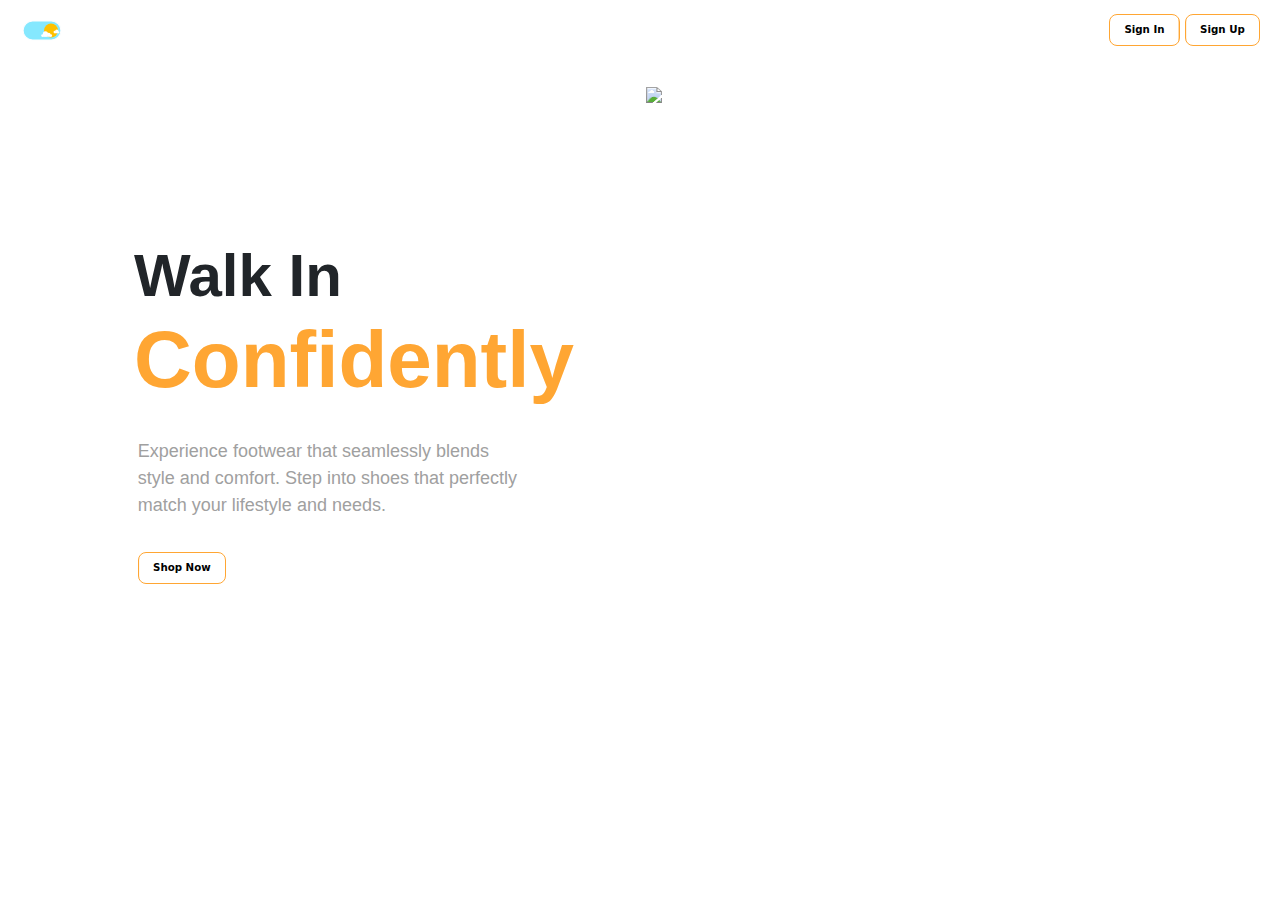
==== commit 0541da7c: "Index Refactored" ====
(no text change in the page or its own stylesheets)
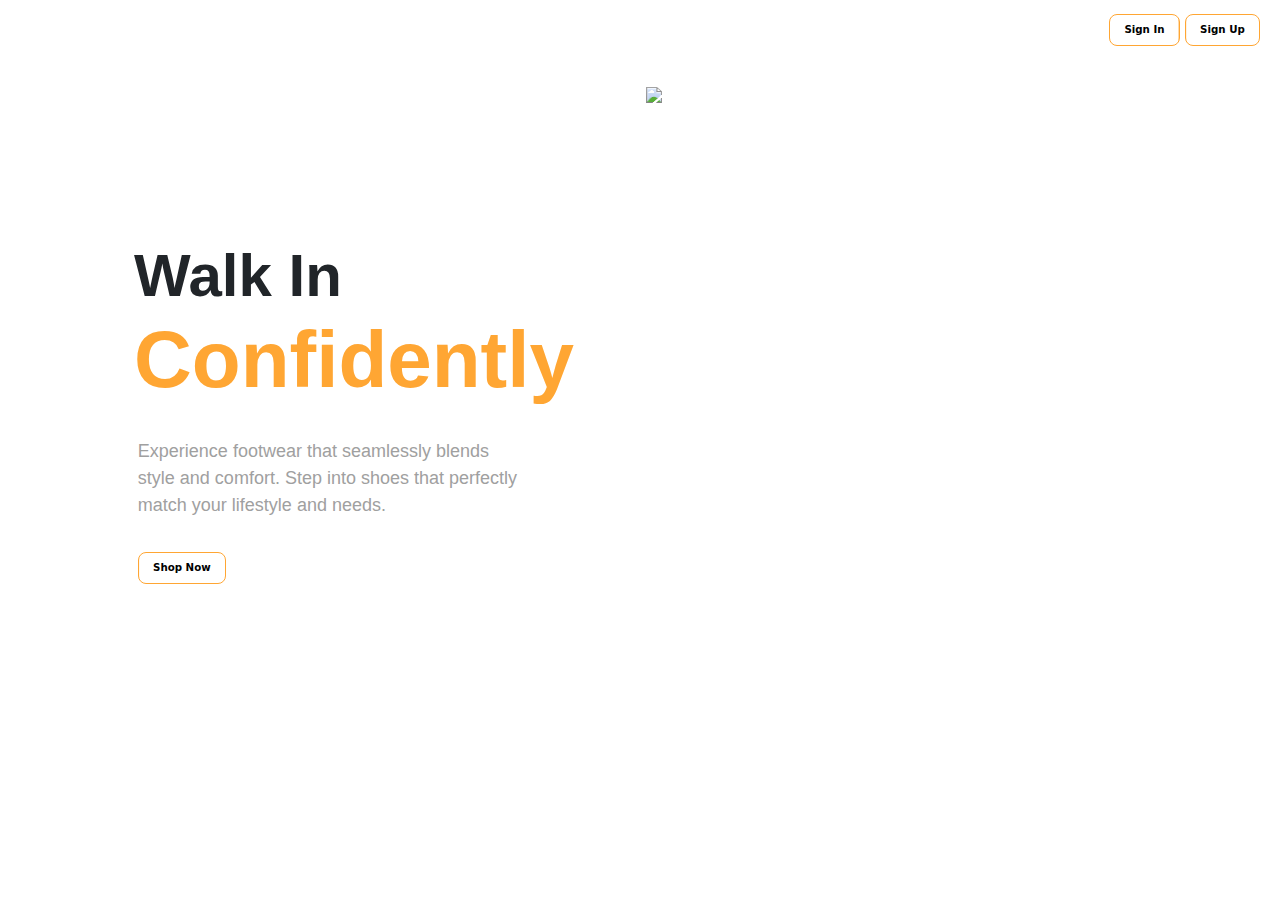
==== commit a7de84a3: "New" ====
--- a/index.html
+++ b/index.html
@@ -6,7 +6,7 @@
     <meta name="keywords"
           content="Shoe Shop Management System, Hello Shoes (PVT) LTD, Quality Footwear, Shoe Store Online, Footwear Shopping, Men's Shoes, Women's Shoes, Kids' Shoes">
     <meta name="description"
-          content="Explore the sleek FrontEnd of Hello Shoes (PVT) LTD's innovative Shoe Shop Management System..">
+          content="Explore the sleek FrontEnd of Hello Shoes (PVT) LTD's innovative Shoe Shop Management System.">
     <meta name="owner" content="Kavithma Thushal">
     <meta name="author" content="Kavithma Thushal">
     <meta name="theme-color" content="yellow">
@@ -39,8 +39,8 @@
 
 <!-- SignIn & SignUp Header -->
 <header id="header">
-  <nav class="navbar navbar-expand-lg <!--bg-white--> nav-bar container-fluid d-flex " style="height: 60px; padding-right: 20px">
-    <div class="col-md-2">
+  <nav class="navbar navbar-expand-lg <!--bg-white--> nav-bar container-fluid d-flex" style="height: 60px; padding-right: 20px">
+    <!--<div class="col-md-2">
       <svg class="svg-set" viewBox="0 0 800 600">
         <title>Day And Night Toggle</title>
         <defs>
@@ -102,7 +102,7 @@
         </g>
         <rect class="hit" x="220" y="210" width="360" height="180" rx="90" ry="90" fill="transparent" stroke="none" stroke-width="0"/>
       </svg>
-    </div>
+    </div>-->
     <div class="ms-auto">
         <button type="button" class="btn" id="signIn">Sign In</button>
         <button type="button" class="btn" id="signUp">Sign Up</button>
@@ -132,7 +132,7 @@
     <div id="log-in-container">
       <h1 class="mt-5 mb-5 dark-h1 text-center" style="font-family: 'Fira Sans', sans-serif; font-weight: 700; font-size: 40px">Sign In</h1>
       <div class="col-md-6 ms-5 mt-4">
-        <label for="log-in-Username" class="form-label m-0" style="font-family: 'Fira Sans', sans-serif; font-weight: 500; font-size: 15px">Username</label>
+        <label for="log-in-Username" class="form-label m-0" style="font-family: 'Fira Sans', sans-serif; font-weight: 500; font-size: 15px">Email</label>
         <input type="username" class="form-control" id="log-in-Username" style="width: 350px">
         <p class="position-absolute m-0"><small class="text-danger" id="log-in-UsernameError"></small></p>
       </div>
@@ -203,7 +203,7 @@
           <div class="d-inline" >
             <svg class="svg-set-2 me-4" viewBox="0 0 800 600">
               <title>Day And Night Toggle</title>
-              <defs>
+              <!--<defs>
                 <filter id="shadow" x="-100%" y="-100%" width="250%" height="250%">
                   <feGaussianBlur stdDeviation="4" result="coloredBlur" />
                   <feOffset dx="0" dy="0" result="offsetblur"></feOffset>
@@ -256,7 +256,7 @@
                   </g>
                 </g>
               </g>
-              <rect class="hit" x="220" y="210" width="360" height="180" rx="90" ry="90" fill="transparent" stroke="none" stroke-width="0"/>
+              <rect class="hit" x="220" y="210" width="360" height="180" rx="90" ry="90" fill="transparent" stroke="none" stroke-width="0"/>-->
             </svg>
           </div>
           <button type="button" class="btn position-relative" id="adminLogOut" style="z-index: 5; left: -12%;">Log Out</button>
@@ -271,14 +271,14 @@
           <div id="side-bar-icon" class="d-flex justify-content-center align-items-center"><img id="bar-icon" class="admin-icon" style="width: 45px; padding-right:10px; padding-top: 8px; z-index: 5;" src="assets/images/nav-toggle.png"></div>
           <nav class="nav">
             <div class="nav_list d-lg-flex flex-lg-column align-items-center justify-content-between" style="padding-top: 9.1vh; padding-left:0.3vh; height: 41.1vw;">
-              <a href="#" id="btnDashboard" class="nav_link active admin-icon position-relative"><img style="width: 35px; padding-left:0.6vh; z-index: 10;" src="assets/images/dashboard.png"><label for="btnDashboard" class="form-label p-0 m-0 lb-hide" style="font-family: 'Fira Sans', sans-serif; font-weight: 500; font-size: 0px;position: absolute;left: 7.2vw;top: 20%;width: max-content; color: black">Admin Panel</label></a>
-              <a href="#" id="btnCustomer" class="nav_link admin-icon position-relative"><img style="width: 30px;z-index: 10;" src="assets/images/customer.png"><label for="btnCustomer" class="form-label p-0 m-0 lb-hide" style="font-family: 'Fira Sans', sans-serif; font-weight: 500; font-size: 0px;position: absolute;left: 7.3vw;top: 20%;width: max-content; color: black">Customer</label></a>
-              <a href="#" id="btnInventory" class="nav_link admin-icon position-relative"><img style="width: 35px; z-index: 10;" src="assets/images/inventory.png"><label for="btnInventory" class="form-label p-0 m-0 lb-hide" style="font-family: 'Fira Sans', sans-serif; font-weight: 500; font-size: 0px;position: absolute;left: 7.3vw;top: 20%;width: max-content; color: black">Inventory</label></a>
-              <a href="#" id="btnSupplier" class="nav_link admin-icon position-relative"><img style="width: 35px;  z-index: 10;" src="assets/images/supplier.png"><label for="btnSupplier" class="form-label p-0 m-0 lb-hide" style="font-family: 'Fira Sans', sans-serif; font-weight: 500; font-size: 0px;position: absolute;left: 7.4vw;top: 20%;width: max-content; color: black">Supplier</label></a>
-              <a href="#" id="btnEmployee" class="nav_link admin-icon position-relative"><img style="width: 35px; z-index: 10;" src="assets/images/employee.png"><label for="btnEmployee" class="form-label p-0 m-0 lb-hide" style="font-family: 'Fira Sans', sans-serif; font-weight: 500; font-size: 0px;position: absolute;left: 7.3vw;top: 20%;width: max-content; color: black">Employee</label></a>
-              <a href="#" id="btnSales" class="nav_link admin-icon position-relative"><img style="width: 35px;  z-index: 10;" src="assets/images/payment.png"><label for="btnSales" class="form-label p-0 m-0 lb-hide" style="font-family: 'Fira Sans', sans-serif; font-weight: 500; font-size: 0px;position: absolute;left: 7.3vw;top: 20%;width: max-content; color: black">Payment</label></a>
+              <a href="#" id="btnDashboard" class="nav_link active admin-icon position-relative"><img style="width: 35px; padding-left:0.6vh; z-index: 10;" src="assets/images/dashboard.png"><label for="btnDashboard" class="form-label p-0 m-0 lb-hide" style="font-family: 'Fira Sans', sans-serif; font-weight: 500; font-size: 0px;position: absolute;left: 7.2vw;top: 20%;width: max-content; color: black">Dashboard</label></a>
+              <a href="#" id="btnCustomer" class="nav_link admin-icon position-relative"><img style="width: 30px;z-index: 10;" src="assets/images/customer.png"><label for="btnCustomer" class="form-label p-0 m-0 lb-hide" style="font-family: 'Fira Sans', sans-serif; font-weight: 500; font-size: 0px;position: absolute;left: 7.3vw;top: 20%;width: max-content; color: black">Customers</label></a>
+              <a href="#" id="btnEmployee" class="nav_link admin-icon position-relative"><img style="width: 35px; z-index: 10;" src="assets/images/employee.png"><label for="btnEmployee" class="form-label p-0 m-0 lb-hide" style="font-family: 'Fira Sans', sans-serif; font-weight: 500; font-size: 0px;position: absolute;left: 7.3vw;top: 20%;width: max-content; color: black">Employees</label></a>
+              <a href="#" id="btnSupplier" class="nav_link admin-icon position-relative"><img style="width: 35px;  z-index: 10;" src="assets/images/supplier.png"><label for="btnSupplier" class="form-label p-0 m-0 lb-hide" style="font-family: 'Fira Sans', sans-serif; font-weight: 500; font-size: 0px;position: absolute;left: 7.4vw;top: 20%;width: max-content; color: black">Suppliers</label></a>
+              <a href="#" id="btnInventory" class="nav_link admin-icon position-relative"><img style="width: 35px; z-index: 10;" src="assets/images/inventory.png"><label for="btnInventory" class="form-label p-0 m-0 lb-hide" style="font-family: 'Fira Sans', sans-serif; font-weight: 500; font-size: 0px;position: absolute;left: 7.3vw;top: 20%;width: max-content; color: black">Shoes</label></a>
+              <a href="#" id="btnSales" class="nav_link admin-icon position-relative"><img style="width: 35px;  z-index: 10;" src="assets/images/payment.png"><label for="btnSales" class="form-label p-0 m-0 lb-hide" style="font-family: 'Fira Sans', sans-serif; font-weight: 500; font-size: 0px;position: absolute;left: 7.3vw;top: 20%;width: max-content; color: black">Sales</label></a>
               <a href="#" id="btnAdminPanel" class="nav_link admin-icon position-relative"><img style="width: 35px; padding-left:0.4vh; z-index: 10;" src="assets/images/admin.png"><label for="btnAdminPanel" class="form-label p-0 m-0 lb-hide" style="font-family: 'Fira Sans', sans-serif; font-weight: 500; font-size: 0px;position: absolute;left: 7.3vw;top: 20%;width: max-content; color: black">Admin</label></a>
-              <a href="#" id="btnUsers" class="nav_link admin-icon position-relative"><img style="width: 35px;  z-index: 10;" src="assets/images/users.png"><label for="btnUsers" class="form-label p-0 m-0 lb-hide" style="font-family: 'Fira Sans', sans-serif; font-weight: 500; font-size: 0px;position: absolute;left: 7.3vw;top: 20%;width: max-content; color: black">Users</label></a>
+              <a href="#" id="btnUsers" class="nav_link admin-icon position-relative"><img style="width: 35px;  z-index: 10;" src="assets/images/users.png"><label for="btnUsers" class="form-label p-0 m-0 lb-hide" style="font-family: 'Fira Sans', sans-serif; font-weight: 500; font-size: 0px;position: absolute;left: 7.3vw;top: 20%;width: max-content; color: black">User</label></a>
             </div>
           </nav>
         </div>
@@ -307,7 +307,7 @@
           <div class="d-inline" >
             <svg class="svg-set-2 me-4" viewBox="0 0 800 600">
               <title>Day And Night Toggle</title>
-              <defs>
+              <!--<defs>
                 <filter id="shadow" x="-100%" y="-100%" width="250%" height="250%">
                   <feGaussianBlur stdDeviation="4" result="coloredBlur" />
                   <feOffset dx="0" dy="0" result="offsetblur"></feOffset>
@@ -360,7 +360,7 @@
                   </g>
                 </g>
               </g>
-              <rect class="hit" x="220" y="210" width="360" height="180" rx="90" ry="90" fill="transparent" stroke="none" stroke-width="0"/>
+              <rect class="hit" x="220" y="210" width="360" height="180" rx="90" ry="90" fill="transparent" stroke="none" stroke-width="0"/>-->
             </svg>
           </div>
           <button type="button" class="btn position-relative" id="userLogOut" style="z-index: 5; left: -12%;">Log Out</button>
@@ -376,12 +376,12 @@
           <nav class="nav">
             <div class="nav_list d-lg-flex flex-lg-column align-items-center justify-content-between" style="padding-top: 9.1vh; padding-left:0.3vh; height: 41.1vw;">
               <a href="#" id="UserBtnDashboard" class="nav_link active admin-icon position-relative"><img style="width: 35px; padding-left:0.6vh; z-index: 10;" src="assets/images/dashboard.png"><label for="UserBtnDashboard" class="form-label p-0 m-0 user-lb-hide" style="font-family: 'Fira Sans', sans-serif; font-weight: 500; font-size: 0px;position: absolute;left: 7.2vw;top: 20%;width: max-content; color: black">Dashboard</label></a>
-              <a href="#" id="userBtnCustomer" class="nav_link admin-icon position-relative"><img style="width: 30px; z-index: 10;" src="assets/images/customer.png"><label for="UserBtnCustomer" class="form-label p-0 m-0 user-lb-hide" style="font-family: 'Fira Sans', sans-serif; font-weight: 500; font-size: 0px;position: absolute;left: 7.3vw;top: 20%;width: max-content; color: black">Customer</label></a>
-              <a href="#" id="userBtnInventory" class="nav_link admin-icon position-relative"><img style="width: 35px;  z-index: 10;" src="assets/images/inventory.png"><label for="UserBtnInventory" class="form-label p-0 m-0 user-lb-hide" style="font-family: 'Fira Sans', sans-serif; font-weight: 500; font-size: 0px;position: absolute;left: 7.3vw;top: 20%;width: max-content; color: black">Inventory</label></a>
-              <a href="#" id="userBtnSupplier" class="nav_link admin-icon position-relative"><img style="width: 35px;  z-index: 10;" src="assets/images/supplier.png"><label for="UserBtnSupplier" class="form-label p-0 m-0 user-lb-hide" style="font-family: 'Fira Sans', sans-serif; font-weight: 500; font-size: 0px;position: absolute;left: 7.4vw;top: 20%;width: max-content; color: black">Supplier</label></a>
-              <a href="#" id="userBtnEmployee" class="nav_link admin-icon position-relative"><img style="width: 35px;  z-index: 10;" src="assets/images/employee.png"><label for="UserBtnEmployee" class="form-label p-0 m-0 user-lb-hide" style="font-family: 'Fira Sans', sans-serif; font-weight: 500; font-size: 0px;position: absolute;left: 7.3vw;top: 20%;width: max-content; color: black">Employee</label></a>
-              <a href="#" id="userBtnSales" class="nav_link admin-icon position-relative"><img style="width: 35px;  z-index: 10;" src="assets/images/payment.png"><label for="UserBtnSales" class="form-label p-0 m-0 user-lb-hide" style="font-family: 'Fira Sans', sans-serif; font-weight: 500; font-size: 0px;position: absolute;left: 7.3vw;top: 20%;width: max-content; color: black">Payment</label></a>
-              <a href="#" id="userBtnUsers" class="nav_link admin-icon position-relative"><img style="width: 35px; z-index: 10;" src="assets/images/users.png"><label for="UserBtnUsers" class="form-label p-0 m-0 user-lb-hide" style="font-family: 'Fira Sans', sans-serif; font-weight: 500; font-size: 0px;position: absolute;left: 7.3vw;top: 20%;width: max-content; color: black">Users</label></a>
+              <a href="#" id="userBtnCustomer" class="nav_link admin-icon position-relative"><img style="width: 30px; z-index: 10;" src="assets/images/customer.png"><label for="UserBtnCustomer" class="form-label p-0 m-0 user-lb-hide" style="font-family: 'Fira Sans', sans-serif; font-weight: 500; font-size: 0px;position: absolute;left: 7.3vw;top: 20%;width: max-content; color: black">Customers</label></a>
+              <a href="#" id="userBtnEmployee" class="nav_link admin-icon position-relative"><img style="width: 35px;  z-index: 10;" src="assets/images/employee.png"><label for="UserBtnEmployee" class="form-label p-0 m-0 user-lb-hide" style="font-family: 'Fira Sans', sans-serif; font-weight: 500; font-size: 0px;position: absolute;left: 7.3vw;top: 20%;width: max-content; color: black">Employees</label></a>
+              <a href="#" id="userBtnSupplier" class="nav_link admin-icon position-relative"><img style="width: 35px;  z-index: 10;" src="assets/images/supplier.png"><label for="UserBtnSupplier" class="form-label p-0 m-0 user-lb-hide" style="font-family: 'Fira Sans', sans-serif; font-weight: 500; font-size: 0px;position: absolute;left: 7.4vw;top: 20%;width: max-content; color: black">Suppliers</label></a>
+              <a href="#" id="userBtnInventory" class="nav_link admin-icon position-relative"><img style="width: 35px;  z-index: 10;" src="assets/images/inventory.png"><label for="UserBtnInventory" class="form-label p-0 m-0 user-lb-hide" style="font-family: 'Fira Sans', sans-serif; font-weight: 500; font-size: 0px;position: absolute;left: 7.3vw;top: 20%;width: max-content; color: black">Shoes</label></a>
+              <a href="#" id="userBtnSales" class="nav_link admin-icon position-relative"><img style="width: 35px;  z-index: 10;" src="assets/images/payment.png"><label for="UserBtnSales" class="form-label p-0 m-0 user-lb-hide" style="font-family: 'Fira Sans', sans-serif; font-weight: 500; font-size: 0px;position: absolute;left: 7.3vw;top: 20%;width: max-content; color: black">Sales</label></a>
+              <a href="#" id="userBtnUsers" class="nav_link admin-icon position-relative"><img style="width: 35px; z-index: 10;" src="assets/images/users.png"><label for="UserBtnUsers" class="form-label p-0 m-0 user-lb-hide" style="font-family: 'Fira Sans', sans-serif; font-weight: 500; font-size: 0px;position: absolute;left: 7.3vw;top: 20%;width: max-content; color: black">User</label></a>
             </div>
           </nav>
         </div>
@@ -391,7 +391,8 @@
     </div>
   </section>
 
-  <section id="customer-container" class="container-fluid w-100 h-100 p-0">
+  <!-- Customer Management -->
+  <section id="customer-container">
     <div class="container-fluid p-0" style="height: 90.5vh; z-index: 5;" id="customer-main">
       <div class="row h-100 m-0 w-100">
         <div class="container m-0" style=" padding: 1.9vw 1.9vw 1.5vw 7vw;">
@@ -404,7 +405,7 @@
                         <label for="cusId" class="form-label" style="font-family: 'Fira Sans', sans-serif; font-weight: 500; font-size: 15px;width: 20vw;">Customer ID</label>
                         <div class="row m-0 p-0">
                           <input type="text" class="form-control" id="cusId" style="width: 12vw">
-                          <img class="admin-icon" id="cusAdd" style="width: 4.5vw; z-index: 10;" src="assets/images/add-icon.gif"></div>
+                          <img class="admin-icon" id="cusAdd" style="width: 4.5vw; z-index: 10;" src="assets/images/add.png"></div>
                         <p class="position-absolute mt-1"><small class="text-danger" id="cusIdError"></small></p>
                         </div>
                       <div class="col">
@@ -459,16 +460,14 @@
                       <input type="text" class="form-control" id="cusPostalCode"style="width: 10vw">
                       <p class="position-absolute mt-1"><small class="text-danger" id="cusPostalCodeError"></small></p>
                     </div>
-                    <div class="row mt-4">
+                    <div class="row mt-5">
                       <div class="col-12">
-                        <button type="button" class="btn btn-primary" style="font-weight: bold;" id="cusSave">Save</button>
-                        <button type="button" class="btn btn-success" style="font-weight: bold;" id="cusUpdate">Update</button>
-                        <button type="button" class="btn btn-secondary"
-                                style="font-weight: bold;" id="cusSearch">Search</button>
-                        <button type="button" class="btn btn-danger"
-                                style="width: 66px;" id="cusDelete">Delete</button>
-                        <button type="button" class="btn btn-warning" id="cusClear">Clear</button>
-                        <button type="button" class="btn btn-secondary" id="getAllCus">All Customers</button>
+                        <button type="button" class="btn btn-outline-primary" id="cusSave">Save</button>
+                        <button type="button" class="btn btn-outline-success" id="cusSearch">Search</button>
+                        <button type="button" class="btn btn-outline-warning" id="cusUpdate">Update</button>
+                        <button type="button" class="btn btn-outline-danger" id="cusDelete">Delete</button>
+                        <button type="button" class="btn btn-outline-secondary" id="cusClear">Clear</button>
+                        <button type="button" class="btn btn-outline-info" id="getAllCus">All Customers</button>
                       </div>
                     </div>
                   </div>
@@ -519,13 +518,13 @@
                           <div class="h-100 w-100 "style="padding-left: 5.2vw;">
                             <div class="rating" id="rating">
                               <input type="radio" id="star4" name="rating" value="GOLD">
-                              <label for="star4" class="star-label"><img src="assets/images/first-icon.png" alt="Silver Medal"><span>★</span></label>
+                              <label for="star4" class="star-label"><!--<img src="assets/images/first-icon.png" alt="Silver Medal">--><span>★</span></label>
                               <input type="radio" id="star3" name="rating" value="SILVER">
-                              <label for="star3" class="star-label"><img src="assets/images/first-icon.png" alt="Bronze Medal"><span>★</span></label>
+                              <label for="star3" class="star-label"><!--<img src="assets/images/first-icon.png" alt="Bronze Medal">--><span>★</span></label>
                               <input type="radio" id="star2" name="rating" value="BRONZE">
-                              <label for="star2" class="star-label"><img src="assets/images/first-icon.png" alt="Bronze Medal"><span>★</span></label>
+                              <label for="star2" class="star-label"><!--<img src="assets/images/first-icon.png" alt="Bronze Medal">--><span>★</span></label>
                               <input type="radio" id="star1" name="rating" value="NEW">
-                              <label for="star1" class="star-label"><img src="assets/images/first-icon.png" alt="Bronze Medal"><span>★</span></label>
+                              <label for="star1" class="star-label"><!--<img src="assets/images/first-icon.png" alt="Bronze Medal">--><span>★</span></label>
                             </div>
                           </div>
                         </div>
@@ -544,9 +543,9 @@
                         <div class=" h-100 w-100 ">
                           <div class="row">
                             <div class="col-12 d-flex justify-content-center">
-                              <video id="cusVideo" class="web" width="200" height="150" style="display:none;" autoplay></video>
-                              <canvas id="cusCanvas" class="web" width="200" height="150" style="display:none;"></canvas>
-                              <img src="assets/images/walk.gif" id="cusCapturedImage" class="web" width="200"  style="display:block;">
+                              <video id="cusVideo" class="web" width="200" height="150" style="display:none; border-radius: 10px;" autoplay></video>
+                              <canvas id="cusCanvas" class="web" width="200" height="150" style="display:none; border-radius: 10px;"></canvas>
+                              <img src="assets/images/img-upload.png" id="cusCapturedImage" class="web" width="200" style="display:block; border-radius: 10px;">
                             </div>
                             <div class="col-12 d-flex justify-content-center">
                               <button id="cusCaptureButton" class="btn btn-primary mt-3" style="display:block;" type="button">Capture</button>
@@ -576,7 +575,7 @@
                     <div style="max-height: 28vw; overflow-y:auto">
                     <table style="font-size: xx-small;" class="table table-bordered rounded bg-light table-hover ">
                       <thead class="table-secondary text-light text-center"style="position: sticky;top: 0;">
-                      <tr class="" style="border: 1px solid #FFA633FF; box-shadow: inset 1px 1px #FFA633, 0 0 4px #FFA633;"id="customer-thead">
+                      <tr id="customer-thead">
                         <th scope="col">Customer code</th>
                         <th scope="col">Customer name</th>
                         <th scope="col">Gender</th>
@@ -611,6 +610,7 @@
     </div>
   </section>
 
+  <!-- Employee Management -->
   <section id="employee-container">
     <div class="container-fluid p-0" style="height: 90.5vh; z-index: 5;" id="employee-main">
       <div class="row h-100 m-0 w-100">
@@ -625,7 +625,7 @@
                       <label for="empId" class="form-label" style="font-family: 'Fira Sans', sans-serif; font-weight: 500; font-size: 15px;width: 20vw;">Employee ID</label>
                       <div class="row m-0 p-0">
                         <input type="text" class="form-control" id="empId" style="width: 12vw">
-                        <img class="admin-icon" id="empAdd" style="width: 4.5vw; z-index: 10;" src="assets/images/add-icon.gif"></div>
+                        <img class="admin-icon" id="empAdd" style="width: 4.5vw; z-index: 10;" src="assets/images/add.png"></div>
                       <p class="position-absolute mt-1"><small class="text-danger" id="empIdError"></small></p>
                     </div>
 
@@ -698,16 +698,14 @@
                       <p><small class="text-danger position-absolute mt-1" id="empPostalCodeError"></small></p>
                     </div>
 
-                    <div class="row mt-2">
+                    <div class="row mt-4">
                       <div class="col-12">
-                        <button type="button" class="btn btn-primary" style="font-weight: bold;" id="empSave">Save</button>
-                        <button type="button" class="btn btn-success" style="font-weight: bold;" id="empUpdate">Update</button>
-                        <button type="button" class="btn btn-secondary"
-                                style="font-weight: bold;" id="empSearch">Search</button>
-                        <button type="button" class="btn btn-danger"
-                                style="width: 66px;" id="empDelete">Delete</button>
-                        <button type="button" class="btn btn-warning" id="empClear">Clear</button>
-                        <button type="button" class="btn btn-secondary" id="getAllEmp">All Employees</button>
+                        <button type="button" class="btn btn-outline-primary" id="empSave">Save</button>
+                        <button type="button" class="btn btn-outline-success" id="empSearch">Search</button>
+                        <button type="button" class="btn btn-outline-warning" id="empUpdate">Update</button>
+                        <button type="button" class="btn btn-outline-danger" id="empDelete">Delete</button>
+                        <button type="button" class="btn btn-outline-secondary" id="empClear">Clear</button>
+                        <button type="button" class="btn btn-outline-info" id="getAllEmp">All Employees</button>
 
                       </div>
 
@@ -806,7 +804,7 @@
                             <div class="col-12 d-flex justify-content-center">
                               <video id="empVideo" class="web" width="200" height="150" style="display:none;" autoplay></video>
                               <canvas id="empCanvas" class="web" width="200" height="150" style="display:none;"></canvas>
-                              <img src="assets/images/walk.gif" id="empCapturedImage" class="web" width="200"  style="display:block;">
+                              <img src="assets/images/img-upload.png" id="empCapturedImage" class="web" width="200" style="display:block;">
                             </div>
                             <div class="col-12 d-flex justify-content-center">
                               <button id="empCaptureButton" class="btn btn-primary mt-3" style="display:block;" type="button">Capture</button>
@@ -836,7 +834,7 @@
                     <div style="max-height: 28vw; overflow-y:auto">
                     <table style="font-size: xx-small;" class="table table-bordered rounded bg-light table-hover ">
                       <thead class="table-secondary text-light text-center"style="position: sticky;top: 0;">
-                      <tr class="" style="border: 1px solid #FFA633FF; box-shadow: inset 1px 1px #FFA633, 0 0 4px #FFA633;"id="employee-thead">
+                      <tr id="employee-thead">
                         <th scope="col">Emp ID</th>
                         <th scope="col">Name</th>
                         <th scope="col">Gender</th>
@@ -876,6 +874,7 @@
     </div>
   </section>
 
+  <!-- Supplier Management -->
   <section  id="supplier-container">
     <div class="container-fluid p-0" style="height: 90.5vh; z-index: 5;"id="supplier-main">
       <div class="row h-100 m-0 w-100">
@@ -890,7 +889,7 @@
                       <label for="supId" class="form-label" style="font-family: 'Fira Sans', sans-serif; font-weight: 500; font-size: 15px;width: 20vw;">Supplier ID</label>
                       <div class="row m-0 p-0">
                         <input type="text" class="form-control" id="supId" style="width: 12vw">
-                        <img class="admin-icon" id="supIdAdd" style="width: 4.5vw; z-index: 5;" src="assets/images/add-icon.gif"></div>
+                        <img class="admin-icon" id="supIdAdd" style="width: 4.5vw; z-index: 5;" src="assets/images/add.png"></div>
                       <p class="position-absolute mt-1"><small class="text-danger" id="supIdError"></small></p>
                     </div>
 
@@ -957,16 +956,14 @@
                       <p><small class="text-danger position-absolute mt-1" id="supCountryError"></small></p>
                     </div>
 
-                    <div class="row mt-2">
+                    <div class="row mt-4">
                       <div class="col-12">
-                        <button type="button" class="btn btn-primary" style="font-weight: bold;" id="supSave">Save</button>
-                        <button type="button" class="btn btn-success" style="font-weight: bold;" id="supUpdate">Update</button>
-                        <button type="button" class="btn btn-secondary"
-                                style="font-weight: bold;" id="supSearch">Search</button>
-                        <button type="button" class="btn btn-danger"
-                                style="width: 66px;" id="supDelete">Delete</button>
-                        <button type="button" class="btn btn-warning" id="supClear">Clear</button>
-
+                        <button type="button" class="btn btn-outline-primary" id="supSave">Save</button>
+                        <button type="button" class="btn btn-outline-success" id="supSearch">Search</button>
+                        <button type="button" class="btn btn-outline-warning" id="supUpdate">Update</button>
+                        <button type="button" class="btn btn-outline-danger" id="supDelete">Delete</button>
+                        <button type="button" class="btn btn-outline-secondary" id="supClear">Clear</button>
+                        <button type="button" class="btn btn-outline-info" id="getAllSup">All Suppliers</button>
                       </div>
 
                     </div>
@@ -1013,7 +1010,7 @@
                         <div class="col p-0">
                           <div class="h-100 w-100 d-flex justify-content-center align-items-center" style="padding-bottom:4.5vh; padding-left:0.5vw; ">
 
-                            <button type="button" class="btn btn-primary" style="font-weight: bold;" id="getAllSup">Get All Suppliers</button>
+
 
                           </div>
                         </div>
@@ -1030,7 +1027,7 @@
                       <div class="col p-0">
                         <div class=" h-100 w-100 ">
 
-                          <img src="assets/images/sup.gif" width="220"  style="display:block; padding-left: 3%">
+                          <!--<img src="assets/images/sup.gif" width="220"  style="display:block; padding-left: 3%">-->
 
                         </div>
                       </div>
@@ -1056,7 +1053,7 @@
                     <div style="max-height: 28vw; overflow-y:auto">
                     <table style="font-size: xx-small;" class="table table-bordered rounded bg-light table-hover ">
                       <thead class="table-secondary text-light text-center"style="position: sticky;top: 0;">
-                      <tr class="" style="border: 1px solid #FFA633FF; box-shadow: inset 1px 1px #FFA633, 0 0 4px #FFA633;"id="supplier-thead">
+                      <tr id="supplier-thead">
                         <th scope="col">Sup ID</th>
                         <th scope="col">Name</th>
                         <th scope="col">Category</th>
@@ -1090,6 +1087,7 @@
     </div>
   </section>
 
+  <!-- Inventory Management -->
   <section id="inventory-container">
     <div class="container-fluid p-0" style="height: 90.5vh; z-index: 5;" id="inventory-main">
       <div class="row h-100 m-0 w-100">
@@ -1171,16 +1169,14 @@
                       <p><small class="text-danger position-absolute mt-1" id="itemExcProfitError"></small></p>
                     </div>
 
-                    <div class="row mt-2">
+                    <div class="row mt-4">
                       <div class="col-12">
-                        <button type="button" class="btn btn-primary" style="font-weight: bold;" id="itmSave">Save</button>
-                        <button type="button" class="btn btn-success" style="font-weight: bold;" id="itmUpdate">Update</button>
-                        <button type="button" class="btn btn-secondary"
-                                style="font-weight: bold;" id="itmSearch">Search</button>
-                        <button type="button" class="btn btn-danger"
-                                style="width: 66px;" id="itmDelete">Delete</button>
-                        <button type="button" class="btn btn-warning" id="itmClear">Clear</button>
-                        <button type="button" class="btn btn-secondary" id="getAllItm">All Items</button>
+                        <button type="button" class="btn btn-outline-primary" id="itmSave">Save</button>
+                        <button type="button" class="btn btn-outline-success" id="itmSearch">Search</button>
+                        <button type="button" class="btn btn-outline-warning" id="itmUpdate">Update</button>
+                        <button type="button" class="btn btn-outline-danger" id="itmDelete">Delete</button>
+                        <button type="button" class="btn btn-outline-secondary" id="itmClear">Clear</button>
+                        <button type="button" class="btn btn-outline-info" id="getAllItm">All Shoes</button>
 
                       </div>
 
@@ -1230,7 +1226,7 @@
                                   <div class="col-12 d-flex justify-content-center">
                                     <video id="itmVideo" class="web" width="200" height="150" style="display:none;" autoplay></video>
                                     <canvas id="itmCanvas" class="web" width="200" height="150" style="display:none;"></canvas>
-                                    <img src="assets/images/walk.gif" id="itmCapturedImage" class="web" width="200"  style="display:block;">
+                                    <img src="assets/images/img-upload.png" id="itmCapturedImage" class="web" width="200" style="display:block;">
                                   </div>
                                   <div class="col-12 d-flex justify-content-center">
                                     <button id="itmCaptureButton" class="btn btn-primary mt-3" style="display:block; z-index: 5" type="button">Capture</button>
@@ -1294,7 +1290,7 @@
                     <div style="max-height: 28vw; overflow-y:auto">
                     <table style="font-size: small; " class="table table-bordered rounded bg-light table-hover">
                       <thead class="table-secondary text-light text-center" style="position: sticky;top: 0;">
-                      <tr class="" style="border: 1px solid #FFA633FF; box-shadow: inset 1px 1px #FFA633, 0 0 4px #FFA633;position: sticky;top: 0;"id="item-thead">
+                      <tr style="position: sticky;top: 0;"id="item-thead">
                         <th scope="col">Item ID</th>
                         <th scope="col">Desc</th>
                         <th scope="col">Category</th>
@@ -1328,6 +1324,7 @@
     </div>
   </section>
 
+  <!-- Payment Management -->
   <section id="payment-container">
     <div class="container-fluid p-0" style="height: 90.5vh; z-index: 5;">
       <div class="row h-100 m-0 w-100">
@@ -1342,7 +1339,7 @@
                       <label for="orderId" class="form-label" style="font-family: 'Fira Sans', sans-serif; font-weight: 500; font-size: 15px;width: 20vw;">Order ID</label>
                       <div class="row m-0 p-0">
                         <input type="text" class="form-control" id="orderId" style="width: 12vw">
-                        <img class="admin-icon" id="orderIdAdd" style="width: 4.5vw; z-index: 5;" src="assets/images/add-icon.gif"></div>
+                        <img class="admin-icon" id="orderIdAdd" style="width: 4.5vw; z-index: 5;" src="assets/images/add.png"></div>
                       <p class="position-absolute mt-1"><small class="text-danger" id="orderIdError"></small></p>
                     </div>
 
@@ -1422,12 +1419,12 @@
                                 <div class=" container col-6 d-flex justify-content-evenly align-items-center" style="padding-right: 3vw;">
                                   <div id="cashImage" class="mt-2 d-flex flex-column align-items-center">
                                     <label for="paymentCash" class="form-label" style="font-family: 'Fira Sans', sans-serif; font-weight: 500; font-size: 15px; margin-bottom: 10px;">Cash Payment</label>
-                                    <img class="mt-1 admin-icon" src="assets/images/cash.gif" alt="Cash" id="paymentCash" style="width: 80px; z-index: 5;"/>
+                                    <img class="mt-1 admin-icon" src="assets/images/cash.png" alt="Cash" id="paymentCash" style="width: 80px; z-index: 5;"/>
                                   </div>
 
                                   <div id="cardImage" class="mt-2 d-flex flex-column align-items-center">
                                     <label for="paymentCard" class="form-label" style="font-family: 'Fira Sans', sans-serif; font-weight: 500; font-size: 15px; margin-bottom: 10px;">Card Payment</label>
-                                    <img class="mt-1 admin-icon" src="assets/images/card.gif" alt="Card" id="paymentCard" style="width: 80px; z-index: 5;" />
+                                    <img class="mt-1 admin-icon" src="assets/images/card.png" alt="Card" id="paymentCard" style="width: 80px; z-index: 5;" />
                                   </div>
                                 </div>
 
@@ -1476,14 +1473,14 @@
                                   <label style="font-weight: bold;margin-right: 10px;">Balance</label>
                                   <div class="form-group d-flex align-items-center">
                                     <input class="form-control me-2" id="txtBalance" type="text" style="width: 21vw;">
-                                    <button class="ms-4 btn btn-success" id="btnSubmitOrder" type="button">Purchase</button>
+                                    <button class="ms-4 btn btn-outline-success" id="btnSubmitOrder" type="button">Purchase</button>
                                   </div>
 
                                   <div class="col mt-4">
-                                    <button id="order-add-item" class="btn btn-primary" style="" type="button">Add Item</button>
-                                    <button type="button" class="btn ms-2 btn-warning" id="order-clear" style="">Clear</button>
-                                    <button type="button" class="btn ms-2 btn-success" id="order-update" style="">Update</button>
-                                    <button type="button" class="btn ms-2 btn-danger" id="order-delete" style="">Delete</button>
+                                    <button id="order-add-item" class="btn btn-outline-primary" type="button">Add To Cart</button>
+                                    <button type="button" class="btn ms-2 btn-outline-warning" id="order-update" style="">Update</button>
+                                    <button type="button" class="btn ms-2 btn-outline-danger" id="order-delete" style="">Delete</button>
+                                    <button type="button" class="btn ms-2 btn-outline-secondary" id="order-clear" style="">Clear</button>
                                   </div>
                                 </div>
 
@@ -1503,7 +1500,7 @@
                     <div class="customeTableDiv">
                       <table class="table bg-light table-bordered w-100 h-100 table-hover">
                         <thead class="bg-success text-light text-center">
-                        <tr class="table-secondary" style="border: 1px solid #FFA633FF; box-shadow: inset 1px 1px #FFA633, 0 0 4px #FFA633;"id="order-thead">
+                        <tr class="table-secondary" id="order-thead">
                           <th scope="col">Remove</th>
                           <th scope="col">Item Code</th>
                           <th scope="col">Item Name</th>
@@ -1530,11 +1527,11 @@
     <div id="card-container" class="container-fluid p-0 " style="background-color:rgba(229,229,229,0.5); position:absolute; height: 91vh; z-index: 5;width: 95vw;left: 5vw; right:0; top: 4.4vw; bottom: 0; margin: auto">
     <div style="border-radius: 10px; z-index: 15; width: 60vw;position: absolute; left: 0; right:0; top: 4.4vw; bottom: 0; margin: auto">
 
-      <div class="container payment-con-dark" style="box-shadow: 0px 1px 10px #3aa7ee; border-radius: 10px;background-color:rgb(255,255,255);">
+      <div class="container payment-con-dark sectionBorder" style="background-color:rgb(255,255,255);">
 
         <div class="row " style="">
 
-          <div class="col-7 payment-dark" style="padding: 0;height: 72vh; /*background-color: #f1f1f1;*/  box-shadow: 0px 1px 10px #FFA633; border: 2px solid #FFA633; text-align: center; position: relative; border-radius: 10px">
+          <div class="col-7 payment-dark sectionBorder" style="padding: 0;height: 72vh; /*background-color: #f1f1f1;*/ text-align: center; position: relative;">
               <!--<img style="position: absolute; width: 30vw; z-index: 5; top: 0; bottom: 0; left: 0; right: 0; margin: auto;" src="assets/images/banks.png">-->
               <img style="position: absolute; width: 30vw; z-index: 5; top: 0; bottom: 2vh; left: 0.4vw; right: 0; margin: auto;" src="assets/images/banks2.png">
             <div style="padding: 0;height: 72vh;">
@@ -1547,7 +1544,7 @@
 
           <div class="col-5">
             <div class="d-flex justify-content-center align-items-center position-relative">
-              <img src="assets/images/sendoffer.gif" style="height: 6vw; position: absolute; padding-top: 0.7vw; padding-left: 1.5vw;">
+              <!--<img src="assets/images/sendoffer.gif" style="height: 6vw; position: absolute; padding-top: 0.7vw; padding-left: 1.5vw;">-->
               <h1 class="mt-2 dark-h1" style="padding-top: 2.1vh; padding-left: 0.7vw; font-family: 'Fira Sans', sans-serif; font-weight: 700; font-size: 30px; color: #434142;text-align: center;">Card Payment</h1>
             </div>
             <!--<div class="mt-2"><h1 class="mt-2" style="padding-top: 2.1vh; font-family: 'Fira Sans', sans-serif; font-weight: 700; font-size: 30px; color: #434142;text-align: center;">Card Payment</h1>-->
@@ -1631,6 +1628,7 @@
     </div>
   </section>
 
+  <!-- Admin Management -->
   <section id="admin-edit-container">
     <div class="container-fluid p-0" style="height: 90.5vh; z-index: 5;" id="admin-edit-main">
       <div class="row h-100 m-0 w-100">
@@ -1678,11 +1676,11 @@
                 <div class="col-md-12 p-0">
                   <div class="container row mt-4">
                     <div class="row mt-5"></div>
-                    <div class="col-12 d-flex justify-content-evenly" style="padding-right: 2vw">
-                      <button type="button" class="btn btn-primary" style="font-weight: bold;" id="adminSave">Save</button>
-                      <button type="button" class="btn btn-success" style="font-weight: bold;" id="adminUpdate">Update</button>
-                      <button type="button" class="btn btn-danger" style="width: 66px;" id="adminDelete">Delete</button>
-                      <button type="button" class="btn btn-warning" id="adminClear">Clear</button>
+                    <div class="col-12 d-flex justify-content-evenly">
+                      <button type="button" class="btn btn-outline-primary" id="adminSave">Save</button>
+                      <button type="button" class="btn btn-outline-warning" id="adminUpdate">Update</button>
+                      <button type="button" class="btn btn-outline-danger" id="adminDelete">Delete</button>
+                      <button type="button" class="btn btn-outline-secondary" id="adminClear">Clear</button>
                     </div>
                   </div>
                 </div>
@@ -1693,7 +1691,7 @@
                 <div class="col-md-12 p-0 d-flex justify-content-center justify-content-evenly" style="width: 24.4vw; height: 24vh;">
                   <table style="font-size: small; height: 2%" class="table table-bordered rounded bg-light">
                     <thead class="table-secondary text-light text-center">
-                    <tr class="" style="border: 1px solid #FFA633FF; box-shadow: inset 1px 1px #FFA633, 0 0 4px #FFA633;" id="admin-thead">
+                    <tr id="admin-thead">
                       <th scope="col">User name</th>
                       <th scope="col">Role</th>
                     </tr>
@@ -1711,6 +1709,7 @@
     </div>
   </section>
 
+  <!-- User Management -->
   <section id="user-edit-container">
     <div class="container-fluid p-0" style="height: 90.5vh; z-index: 5;" id="user-edit-main">
       <div class="row h-100 m-0 w-100">
@@ -1757,11 +1756,11 @@
                 <div class="col-md-12 p-0">
                   <div class="container row mt-4">
                     <div class="row mt-5"></div>
-                    <div class="col-12 d-flex justify-content-evenly" style="padding-right: 2vw">
-                      <button type="button" class="btn btn-primary" style="font-weight: bold;" id="userSave">Save</button>
-                      <button type="button" class="btn btn-success" style="font-weight: bold;" id="userUpdate">Update</button>
-                      <button type="button" class="btn btn-danger" style="width: 66px;" id="userDelete">Delete</button>
-                      <button type="button" class="btn btn-warning" id="userClear">Clear</button>
+                    <div class="col-12 d-flex justify-content-evenly">
+                      <button type="button" class="btn btn-outline-primary" id="userSave">Save</button>
+                      <button type="button" class="btn btn-outline-warning" id="userUpdate">Update</button>
+                      <button type="button" class="btn btn-outline-danger" id="userDelete">Delete</button>
+                      <button type="button" class="btn btn-outline-secondary" id="userClear">Clear</button>
                     </div>
                   </div>
                 </div>
@@ -1772,7 +1771,7 @@
                 <div class="col-md-12 p-0 d-flex justify-content-center justify-content-evenly" style="width: 24.4vw; height: 24vh;">
                   <table style="font-size: small; height: 2%" class="table table-bordered rounded bg-light">
                     <thead class="table-secondary text-light text-center">
-                    <tr class="" style="border: 1px solid #FFA633FF; box-shadow: inset 1px 1px #FFA633, 0 0 4px #FFA633;" id="user-thead">
+                    <tr id="user-thead">
                       <th scope="col">User name</th>
                       <th scope="col">Role</th>
                     </tr>
--- a/assets/styles/HomePage.css
+++ b/assets/styles/HomePage.css
@@ -63,8 +63,8 @@
 }
 
 .swal-modal {
-    background-color: rgba(106, 135, 135, 0.7);
-    border: 3px solid #7bb4c2;
+    background-color: rgba(135, 128, 106, 0.7);
+    border: 3px solid #FFA633;
 }
 
 .swal-overlay {
@@ -83,11 +83,11 @@
 
 .swal-button {
     color: #ffffff;
-    background-color: #406668;
+    background-color: #FFA633;
 }
 
 .swal-button:hover {
-    background-color: #7bb4c2 !important;
+    background-color: #ff8f00 !important;
 }
 
 .custom-cancel-btn{
@@ -105,7 +105,7 @@
 
 .custom-tooltip {
     --bs-tooltip-bg: rgb(21, 21, 21);
-    --bs-tooltip-color: rgb(123, 180, 194);
+    --bs-tooltip-color: rgb(255, 166, 51);
 }
 .swal2-loading{
     left: 5vw;
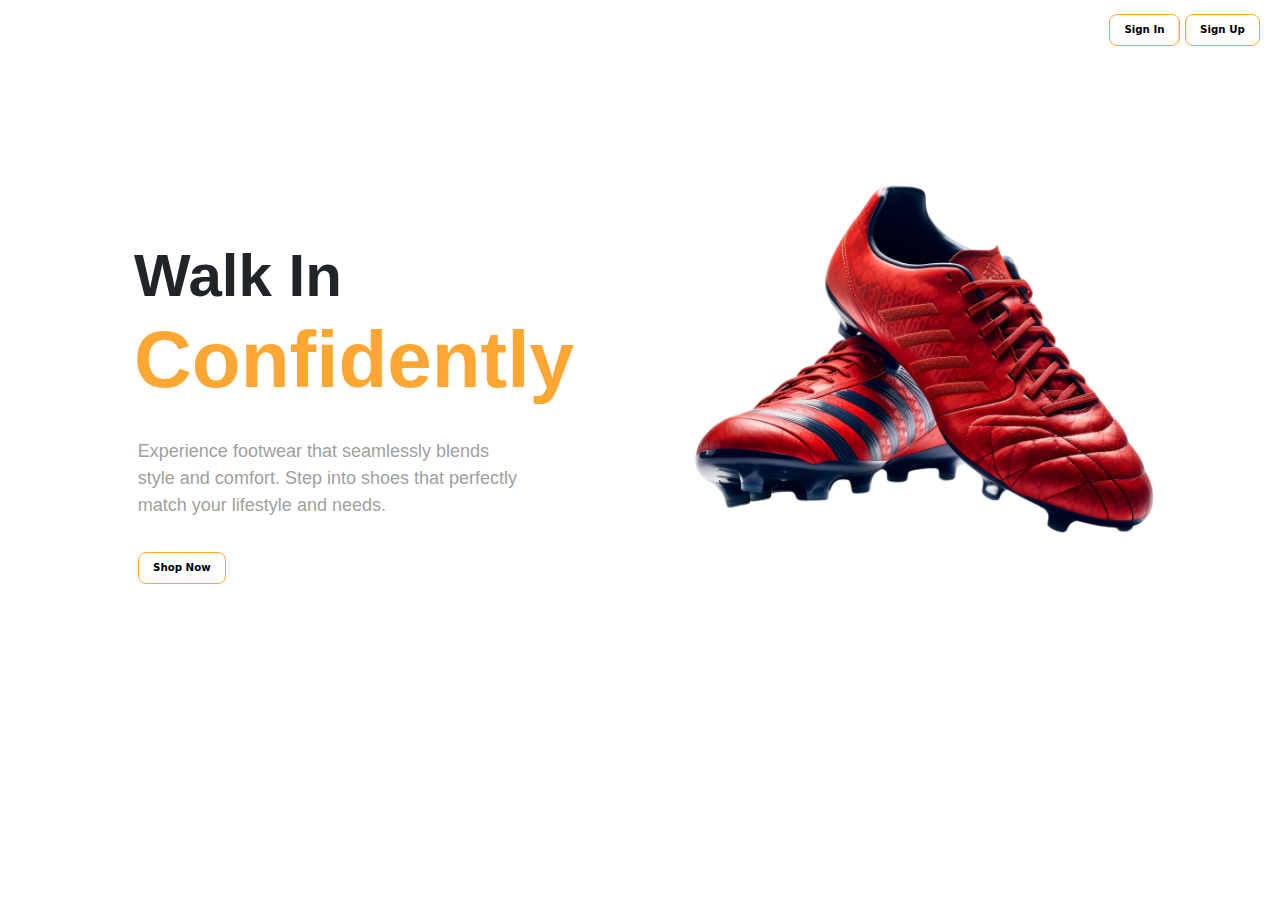
==== commit c3e0d409: "Order Validations Refactored" ====
--- a/index.html
+++ b/index.html
@@ -1533,13 +1533,13 @@
 
           <div class="col-7 payment-dark sectionBorder" style="padding: 0;height: 72vh; /*background-color: #f1f1f1;*/ text-align: center; position: relative;">
               <!--<img style="position: absolute; width: 30vw; z-index: 5; top: 0; bottom: 0; left: 0; right: 0; margin: auto;" src="assets/images/banks.png">-->
-              <img style="position: absolute; width: 30vw; z-index: 5; top: 0; bottom: 2vh; left: 0.4vw; right: 0; margin: auto;" src="assets/images/banks2.png">
-            <div style="padding: 0;height: 72vh;">
+              <img style="position: absolute; width: 30vw; z-index: 5; top: 0; bottom: 2vh; left: 0.4vw; right: 0; margin: auto;" src="assets/images/card.png">
+            <!--<div style="padding: 0;height: 72vh;">
               <div class="circle"></div>
               <div class="circle"></div>
               <div class="circle"></div>
               <div class="circle"></div>
-            </div>
+            </div>-->
           </div>
 
           <div class="col-5">
